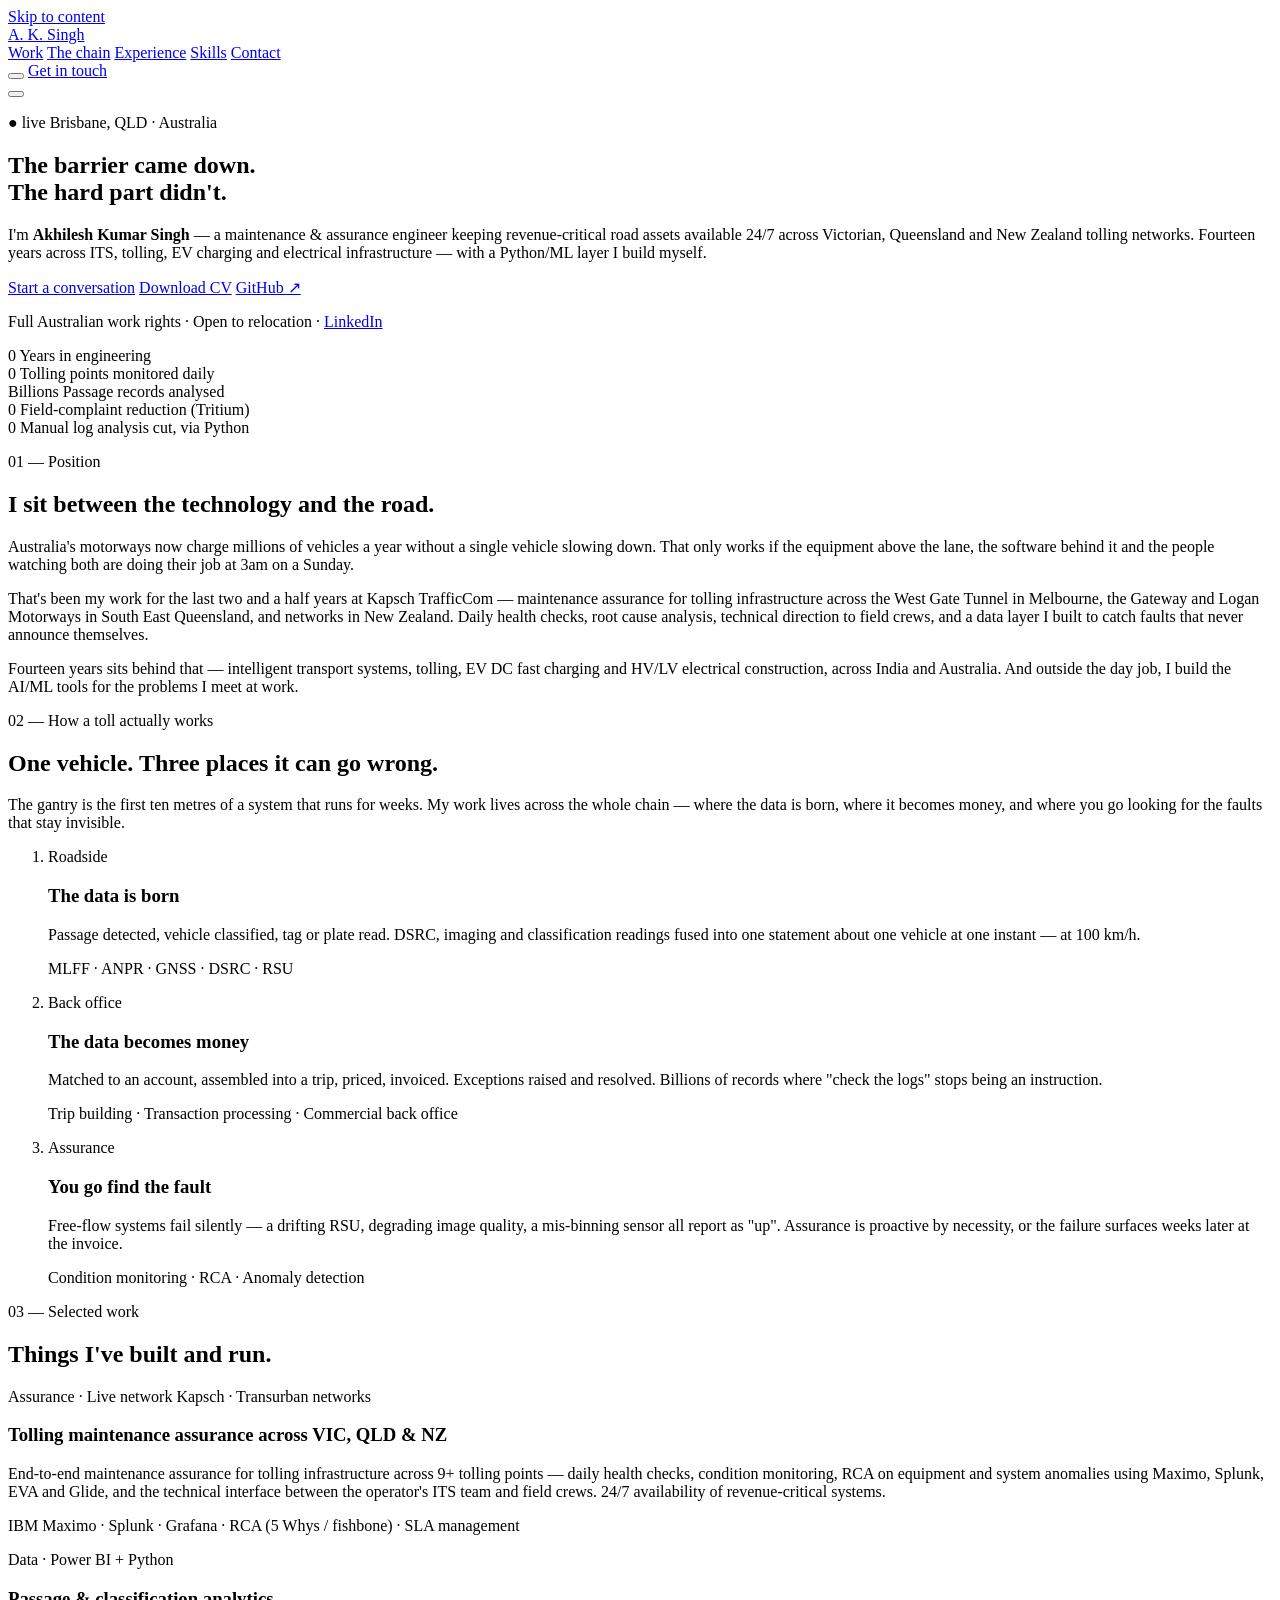
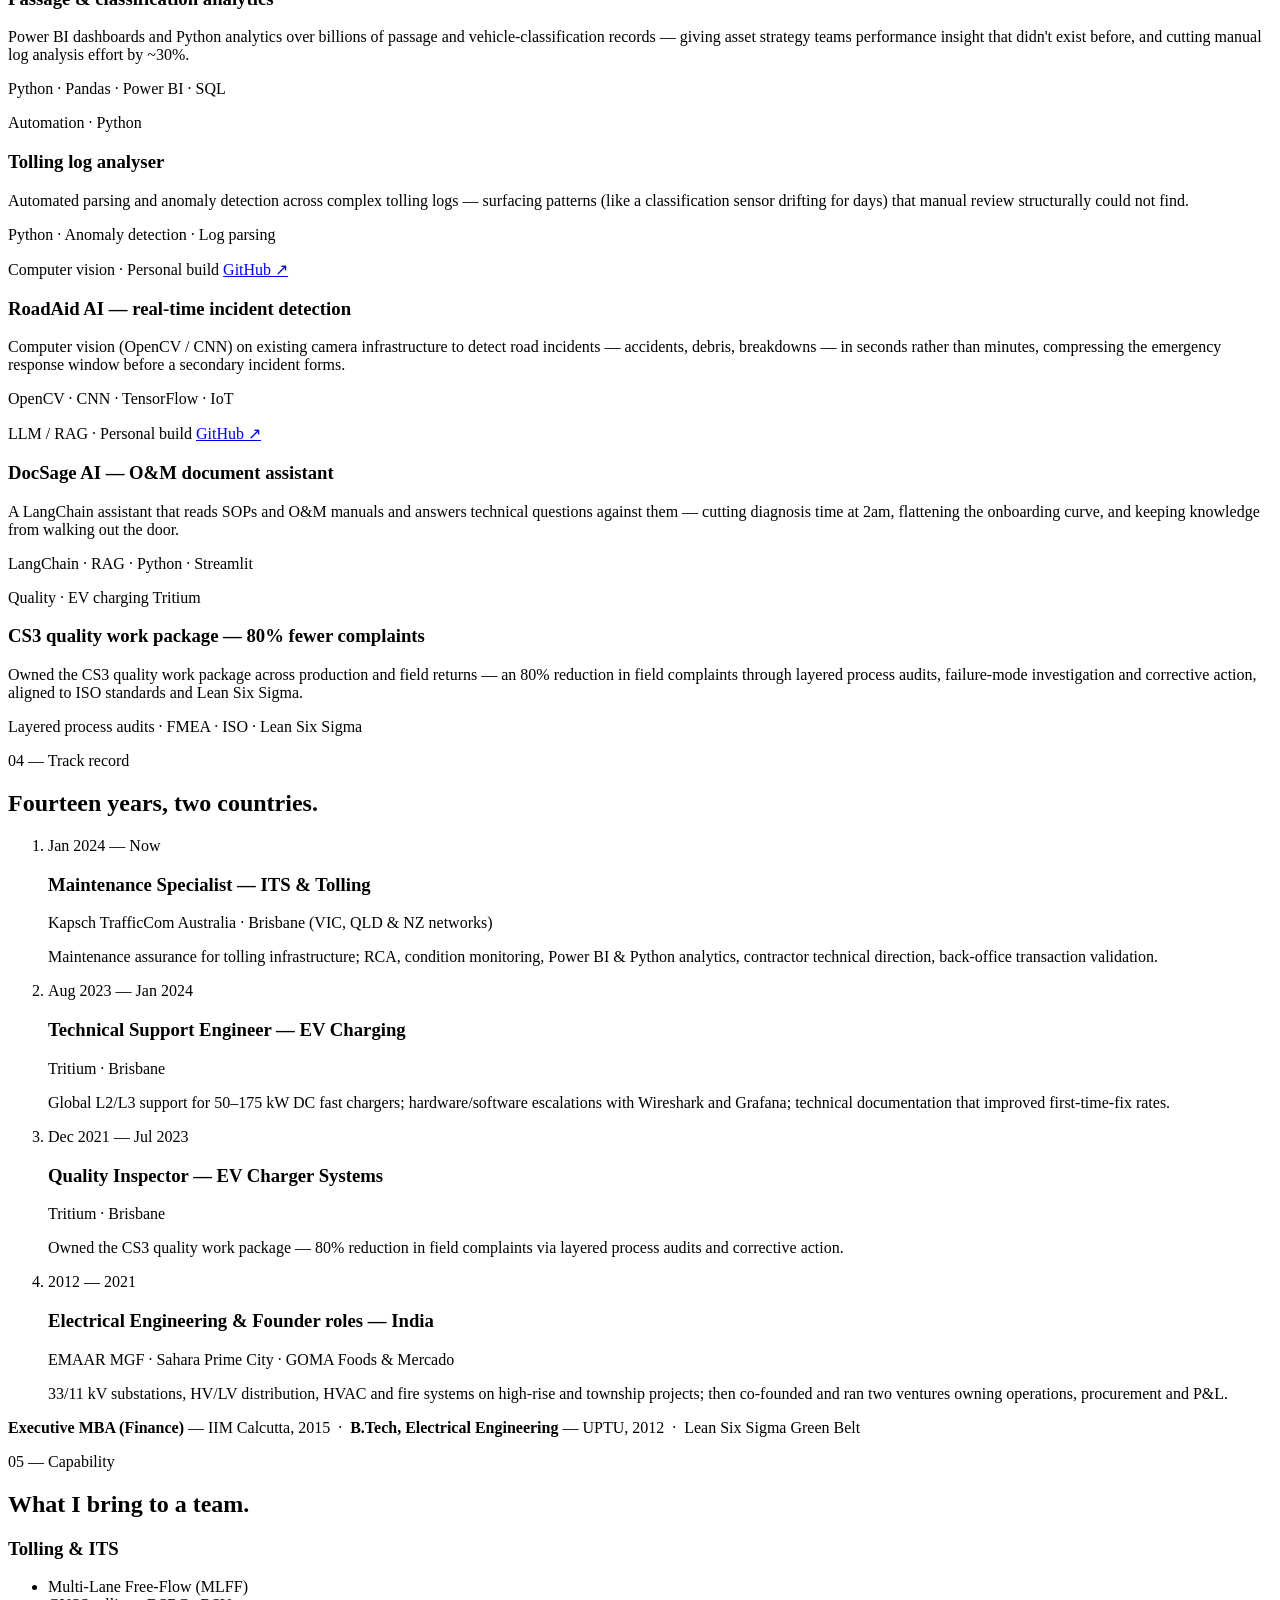
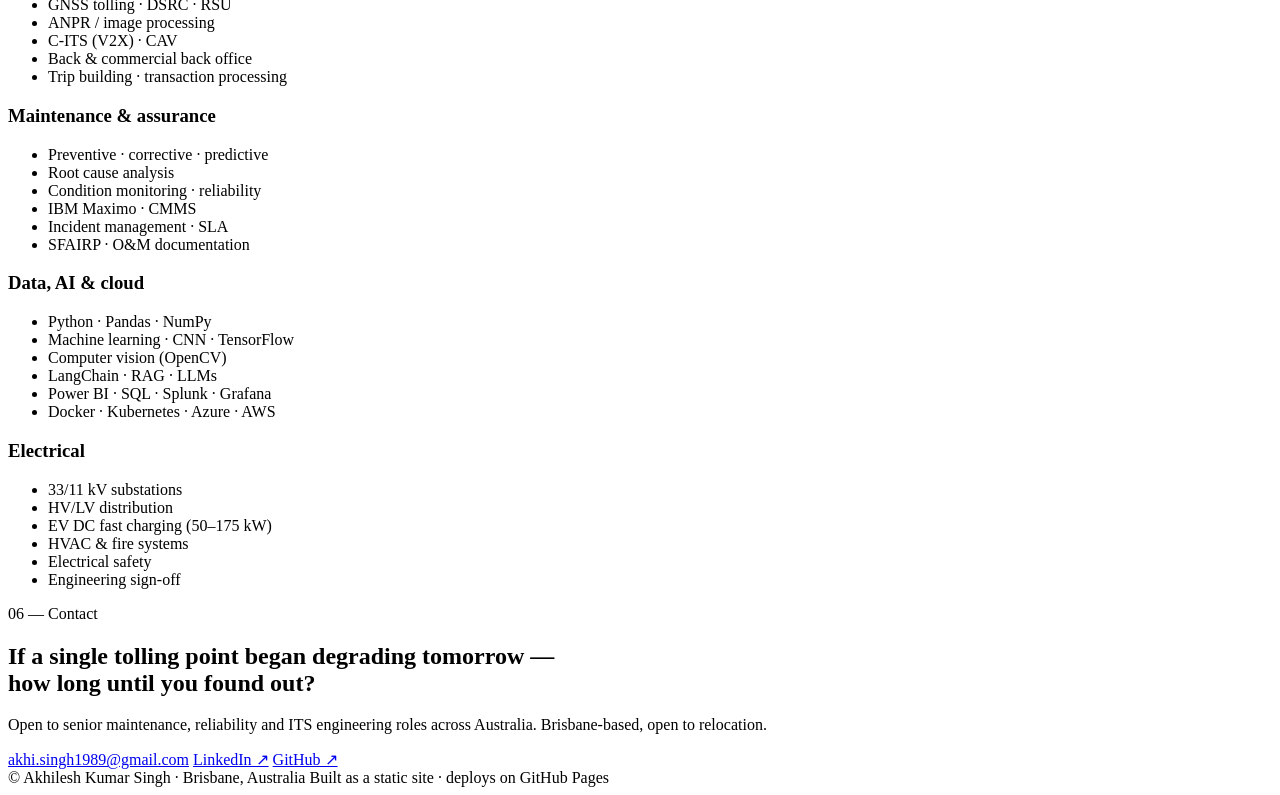
==== index.html @ ee26c376 "Interactive ITS/tolling portfolio: live sim, recruiter chatbot, case studies" ====
<!DOCTYPE html>
<html lang="en-AU" data-theme="dark">
<head>
<meta charset="UTF-8" />
<meta name="viewport" content="width=device-width, initial-scale=1.0" />
<title>Akhilesh Kumar Singh — ITS &amp; Tolling Maintenance &amp; Assurance Engineer</title>
<meta name="description" content="Maintenance and assurance engineer with 14+ years across intelligent transport systems, tolling, EV charging and electrical infrastructure. Brisbane, Australia." />
<meta name="author" content="Akhilesh Kumar Singh" />

<!-- Open Graph -->
<meta property="og:type" content="website" />
<meta property="og:title" content="Akhilesh Kumar Singh — ITS &amp; Tolling Assurance Engineer" />
<meta property="og:description" content="Keeping revenue-critical road assets available 24/7. MLFF, ANPR, back-office assurance, plus Python/ML for asset performance." />
<meta property="og:locale" content="en_AU" />

<link rel="preconnect" href="https://fonts.googleapis.com" />
<link rel="preconnect" href="https://fonts.gstatic.com" crossorigin />
<link href="https://fonts.googleapis.com/css2?family=Archivo:wght@600;700;800;900&family=IBM+Plex+Sans:wght@400;500;600&family=IBM+Plex+Mono:wght@400;500;600&display=swap" rel="stylesheet" />
<link rel="stylesheet" href="css/styles.css" />
</head>
<body>

<!-- Skip link for accessibility -->
<a href="#main" class="skip-link">Skip to content</a>

<!-- ============ NAV ============ -->
<header class="nav" id="nav">
  <div class="wrap nav__inner">
    <a href="#top" class="nav__brand">
      <span class="nav__mark" aria-hidden="true"></span>
      <span class="nav__name">A. K. Singh</span>
    </a>
    <nav class="nav__links" aria-label="Primary">
      <a href="#work">Work</a>
      <a href="#chain">The chain</a>
      <a href="#experience">Experience</a>
      <a href="#skills">Skills</a>
      <a href="#contact">Contact</a>
    </nav>
    <div class="nav__actions">
      <button id="themeToggle" class="icon-btn" aria-label="Switch colour theme" title="Switch theme">
        <span class="icon-btn__dot"></span>
      </button>
      <a class="btn btn--sm" href="#contact">Get in touch</a>
    </div>
    <button id="navToggle" class="nav__burger" aria-label="Open menu" aria-expanded="false">
      <span></span><span></span>
    </button>
  </div>
</header>

<main id="main">

<!-- ============ HERO ============ -->
<section class="hero" id="top">
  <!-- Gantry + passage motif -->
  <div class="gantry" aria-hidden="true">
    <div class="gantry__beam">
      <span class="gantry__cam"></span>
      <span class="gantry__cam"></span>
      <span class="gantry__cam"></span>
    </div>
    <div class="lane">
      <div class="lane__markers"></div>
      <div class="lane__traffic">
        <i style="--d:0s;--s:5.2s"></i>
        <i style="--d:1.1s;--s:4.4s"></i>
        <i style="--d:2.6s;--s:6.1s"></i>
        <i style="--d:3.4s;--s:4.9s"></i>
        <i style="--d:4.2s;--s:5.6s"></i>
      </div>
    </div>
  </div>

  <div class="wrap hero__inner">
    <p class="eyebrow"><span class="eyebrow__live">● live</span> Brisbane, QLD · Australia</p>
    <h1 class="hero__title">
      The barrier came down.<br />
      <span class="hero__accent">The hard part didn't.</span>
    </h1>
    <p class="hero__lede">
      I'm <strong>Akhilesh Kumar Singh</strong> — a maintenance &amp; assurance engineer keeping
      revenue-critical road assets available 24/7 across Victorian, Queensland and New Zealand
      tolling networks. Fourteen years across ITS, tolling, EV charging and electrical
      infrastructure — with a Python/ML layer I build myself.
    </p>
    <div class="hero__cta">
      <a class="btn btn--primary" href="#contact">Start a conversation</a>
      <a class="btn btn--ghost" href="#" data-resume>Download CV</a>
      <a class="btn btn--ghost" href="https://github.com/SINGHL25" target="_blank" rel="noopener">GitHub ↗</a>
    </div>
    <p class="hero__meta">
      Full Australian work rights · Open to relocation ·
      <a href="https://www.linkedin.com/in/akhilesh-kumar-singh-23115836" target="_blank" rel="noopener">LinkedIn</a>
    </p>
  </div>
</section>

<!-- ============ STATS ============ -->
<section class="stats" aria-label="Key figures">
  <div class="wrap stats__grid">
    <div class="stat">
      <span class="stat__num" data-count="14" data-suffix="+">0</span>
      <span class="stat__label">Years in engineering</span>
    </div>
    <div class="stat">
      <span class="stat__num" data-count="9" data-suffix="+">0</span>
      <span class="stat__label">Tolling points monitored daily</span>
    </div>
    <div class="stat">
      <span class="stat__num" data-static>Billions</span>
      <span class="stat__label">Passage records analysed</span>
    </div>
    <div class="stat">
      <span class="stat__num" data-count="80" data-suffix="%">0</span>
      <span class="stat__label">Field-complaint reduction (Tritium)</span>
    </div>
    <div class="stat">
      <span class="stat__num" data-count="30" data-prefix="~" data-suffix="%">0</span>
      <span class="stat__label">Manual log analysis cut, via Python</span>
    </div>
  </div>
</section>

<!-- ============ ABOUT ============ -->
<section class="about" id="about">
  <div class="wrap about__grid">
    <div class="about__lead">
      <p class="section-eyebrow">01 — Position</p>
      <h2 class="section-title">I sit between the technology and the road.</h2>
    </div>
    <div class="about__body">
      <p>
        Australia's motorways now charge millions of vehicles a year without a single vehicle
        slowing down. That only works if the equipment above the lane, the software behind it and
        the people watching both are doing their job at 3am on a Sunday.
      </p>
      <p>
        That's been my work for the last two and a half years at Kapsch TrafficCom — maintenance
        assurance for tolling infrastructure across the West Gate Tunnel in Melbourne, the Gateway
        and Logan Motorways in South East Queensland, and networks in New Zealand. Daily health
        checks, root cause analysis, technical direction to field crews, and a data layer I built
        to catch faults that never announce themselves.
      </p>
      <p>
        Fourteen years sits behind that — intelligent transport systems, tolling, EV DC fast
        charging and HV/LV electrical construction, across India and Australia. And outside the
        day job, I build the AI/ML tools for the problems I meet at work.
      </p>
    </div>
  </div>
</section>

<!-- ============ THE CHAIN (signature structural device) ============ -->
<section class="chain" id="chain">
  <div class="wrap">
    <p class="section-eyebrow">02 — How a toll actually works</p>
    <h2 class="section-title">One vehicle. Three places it can go wrong.</h2>
    <p class="chain__intro">
      The gantry is the first ten metres of a system that runs for weeks. My work lives across the
      whole chain — where the data is born, where it becomes money, and where you go looking for
      the faults that stay invisible.
    </p>
    <ol class="chain__steps">
      <li class="chain__step">
        <span class="chain__idx">Roadside</span>
        <h3>The data is born</h3>
        <p>
          Passage detected, vehicle classified, tag or plate read. DSRC, imaging and classification
          readings fused into one statement about one vehicle at one instant — at 100&nbsp;km/h.
        </p>
        <p class="chain__tags">MLFF · ANPR · GNSS · DSRC · RSU</p>
      </li>
      <li class="chain__step">
        <span class="chain__idx">Back office</span>
        <h3>The data becomes money</h3>
        <p>
          Matched to an account, assembled into a trip, priced, invoiced. Exceptions raised and
          resolved. Billions of records where "check the logs" stops being an instruction.
        </p>
        <p class="chain__tags">Trip building · Transaction processing · Commercial back office</p>
      </li>
      <li class="chain__step">
        <span class="chain__idx">Assurance</span>
        <h3>You go find the fault</h3>
        <p>
          Free-flow systems fail silently — a drifting RSU, degrading image quality, a mis-binning
          sensor all report as "up". Assurance is proactive by necessity, or the failure surfaces
          weeks later at the invoice.
        </p>
        <p class="chain__tags">Condition monitoring · RCA · Anomaly detection</p>
      </li>
    </ol>
  </div>
</section>

<!-- ============ WORK / PROJECTS ============ -->
<section class="work" id="work">
  <div class="wrap">
    <p class="section-eyebrow">03 — Selected work</p>
    <h2 class="section-title">Things I've built and run.</h2>
    <div class="work__grid">

      <article class="card card--feature">
        <div class="card__top">
          <span class="card__kind">Assurance · Live network</span>
          <span class="card__badge">Kapsch · Transurban networks</span>
        </div>
        <h3>Tolling maintenance assurance across VIC, QLD &amp; NZ</h3>
        <p>
          End-to-end maintenance assurance for tolling infrastructure across 9+ tolling points —
          daily health checks, condition monitoring, RCA on equipment and system anomalies using
          Maximo, Splunk, EVA and Glide, and the technical interface between the operator's ITS
          team and field crews. 24/7 availability of revenue-critical systems.
        </p>
        <p class="card__stack">IBM Maximo · Splunk · Grafana · RCA (5 Whys / fishbone) · SLA management</p>
      </article>

      <article class="card">
        <div class="card__top">
          <span class="card__kind">Data · Power BI + Python</span>
        </div>
        <h3>Passage &amp; classification analytics</h3>
        <p>
          Power BI dashboards and Python analytics over billions of passage and vehicle-classification
          records — giving asset strategy teams performance insight that didn't exist before, and
          cutting manual log analysis effort by ~30%.
        </p>
        <p class="card__stack">Python · Pandas · Power BI · SQL</p>
      </article>

      <article class="card">
        <div class="card__top">
          <span class="card__kind">Automation · Python</span>
        </div>
        <h3>Tolling log analyser</h3>
        <p>
          Automated parsing and anomaly detection across complex tolling logs — surfacing patterns
          (like a classification sensor drifting for days) that manual review structurally could
          not find.
        </p>
        <p class="card__stack">Python · Anomaly detection · Log parsing</p>
      </article>

      <article class="card">
        <div class="card__top">
          <span class="card__kind">Computer vision · Personal build</span>
          <a class="card__link" href="https://github.com/SINGHL25" target="_blank" rel="noopener">GitHub ↗</a>
        </div>
        <h3>RoadAid AI — real-time incident detection</h3>
        <p>
          Computer vision (OpenCV / CNN) on existing camera infrastructure to detect road incidents —
          accidents, debris, breakdowns — in seconds rather than minutes, compressing the emergency
          response window before a secondary incident forms.
        </p>
        <p class="card__stack">OpenCV · CNN · TensorFlow · IoT</p>
      </article>

      <article class="card">
        <div class="card__top">
          <span class="card__kind">LLM / RAG · Personal build</span>
          <a class="card__link" href="https://github.com/SINGHL25" target="_blank" rel="noopener">GitHub ↗</a>
        </div>
        <h3>DocSage AI — O&amp;M document assistant</h3>
        <p>
          A LangChain assistant that reads SOPs and O&amp;M manuals and answers technical questions
          against them — cutting diagnosis time at 2am, flattening the onboarding curve, and keeping
          knowledge from walking out the door.
        </p>
        <p class="card__stack">LangChain · RAG · Python · Streamlit</p>
      </article>

      <article class="card">
        <div class="card__top">
          <span class="card__kind">Quality · EV charging</span>
          <span class="card__badge">Tritium</span>
        </div>
        <h3>CS3 quality work package — 80% fewer complaints</h3>
        <p>
          Owned the CS3 quality work package across production and field returns — an 80% reduction
          in field complaints through layered process audits, failure-mode investigation and
          corrective action, aligned to ISO standards and Lean Six Sigma.
        </p>
        <p class="card__stack">Layered process audits · FMEA · ISO · Lean Six Sigma</p>
      </article>

    </div>
  </div>
</section>

<!-- ============ EXPERIENCE ============ -->
<section class="experience" id="experience">
  <div class="wrap">
    <p class="section-eyebrow">04 — Track record</p>
    <h2 class="section-title">Fourteen years, two countries.</h2>
    <ol class="timeline">
      <li class="tl">
        <span class="tl__date">Jan 2024 — Now</span>
        <div class="tl__body">
          <h3>Maintenance Specialist — ITS &amp; Tolling</h3>
          <p class="tl__org">Kapsch TrafficCom Australia · Brisbane (VIC, QLD &amp; NZ networks)</p>
          <p>Maintenance assurance for tolling infrastructure; RCA, condition monitoring, Power BI &amp; Python analytics, contractor technical direction, back-office transaction validation.</p>
        </div>
      </li>
      <li class="tl">
        <span class="tl__date">Aug 2023 — Jan 2024</span>
        <div class="tl__body">
          <h3>Technical Support Engineer — EV Charging</h3>
          <p class="tl__org">Tritium · Brisbane</p>
          <p>Global L2/L3 support for 50–175&nbsp;kW DC fast chargers; hardware/software escalations with Wireshark and Grafana; technical documentation that improved first-time-fix rates.</p>
        </div>
      </li>
      <li class="tl">
        <span class="tl__date">Dec 2021 — Jul 2023</span>
        <div class="tl__body">
          <h3>Quality Inspector — EV Charger Systems</h3>
          <p class="tl__org">Tritium · Brisbane</p>
          <p>Owned the CS3 quality work package — 80% reduction in field complaints via layered process audits and corrective action.</p>
        </div>
      </li>
      <li class="tl">
        <span class="tl__date">2012 — 2021</span>
        <div class="tl__body">
          <h3>Electrical Engineering &amp; Founder roles — India</h3>
          <p class="tl__org">EMAAR MGF · Sahara Prime City · GOMA Foods &amp; Mercado</p>
          <p>33/11&nbsp;kV substations, HV/LV distribution, HVAC and fire systems on high-rise and township projects; then co-founded and ran two ventures owning operations, procurement and P&amp;L.</p>
        </div>
      </li>
    </ol>
    <div class="edu">
      <p><strong>Executive MBA (Finance)</strong> — IIM Calcutta, 2015 &nbsp;·&nbsp; <strong>B.Tech, Electrical Engineering</strong> — UPTU, 2012 &nbsp;·&nbsp; Lean Six Sigma Green Belt</p>
    </div>
  </div>
</section>

<!-- ============ SKILLS ============ -->
<section class="skills" id="skills">
  <div class="wrap">
    <p class="section-eyebrow">05 — Capability</p>
    <h2 class="section-title">What I bring to a team.</h2>
    <div class="skills__grid">
      <div class="skillset">
        <h3>Tolling &amp; ITS</h3>
        <ul>
          <li>Multi-Lane Free-Flow (MLFF)</li>
          <li>GNSS tolling · DSRC · RSU</li>
          <li>ANPR / image processing</li>
          <li>C-ITS (V2X) · CAV</li>
          <li>Back &amp; commercial back office</li>
          <li>Trip building · transaction processing</li>
        </ul>
      </div>
      <div class="skillset">
        <h3>Maintenance &amp; assurance</h3>
        <ul>
          <li>Preventive · corrective · predictive</li>
          <li>Root cause analysis</li>
          <li>Condition monitoring · reliability</li>
          <li>IBM Maximo · CMMS</li>
          <li>Incident management · SLA</li>
          <li>SFAIRP · O&amp;M documentation</li>
        </ul>
      </div>
      <div class="skillset">
        <h3>Data, AI &amp; cloud</h3>
        <ul>
          <li>Python · Pandas · NumPy</li>
          <li>Machine learning · CNN · TensorFlow</li>
          <li>Computer vision (OpenCV)</li>
          <li>LangChain · RAG · LLMs</li>
          <li>Power BI · SQL · Splunk · Grafana</li>
          <li>Docker · Kubernetes · Azure · AWS</li>
        </ul>
      </div>
      <div class="skillset">
        <h3>Electrical</h3>
        <ul>
          <li>33/11&nbsp;kV substations</li>
          <li>HV/LV distribution</li>
          <li>EV DC fast charging (50–175&nbsp;kW)</li>
          <li>HVAC &amp; fire systems</li>
          <li>Electrical safety</li>
          <li>Engineering sign-off</li>
        </ul>
      </div>
    </div>
  </div>
</section>

<!-- ============ CONTACT ============ -->
<section class="contact" id="contact">
  <div class="wrap contact__inner">
    <p class="section-eyebrow">06 — Contact</p>
    <h2 class="contact__title">If a single tolling point began degrading tomorrow —<br />how long until you found out?</h2>
    <p class="contact__lede">
      Open to senior maintenance, reliability and ITS engineering roles across Australia.
      Brisbane-based, open to relocation.
    </p>
    <div class="contact__links">
      <a class="btn btn--primary" href="mailto:akhi.singh1989@gmail.com">akhi.singh1989@gmail.com</a>
      <a class="btn btn--ghost" href="https://www.linkedin.com/in/akhilesh-kumar-singh-23115836" target="_blank" rel="noopener">LinkedIn ↗</a>
      <a class="btn btn--ghost" href="https://github.com/SINGHL25" target="_blank" rel="noopener">GitHub ↗</a>
    </div>
  </div>
</section>

</main>

<footer class="footer">
  <div class="wrap footer__inner">
    <span>© <span id="year"></span> Akhilesh Kumar Singh · Brisbane, Australia</span>
    <span class="footer__note">Built as a static site · deploys on GitHub Pages</span>
  </div>
</footer>

<script src="js/main.js"></script>
</body>
</html>
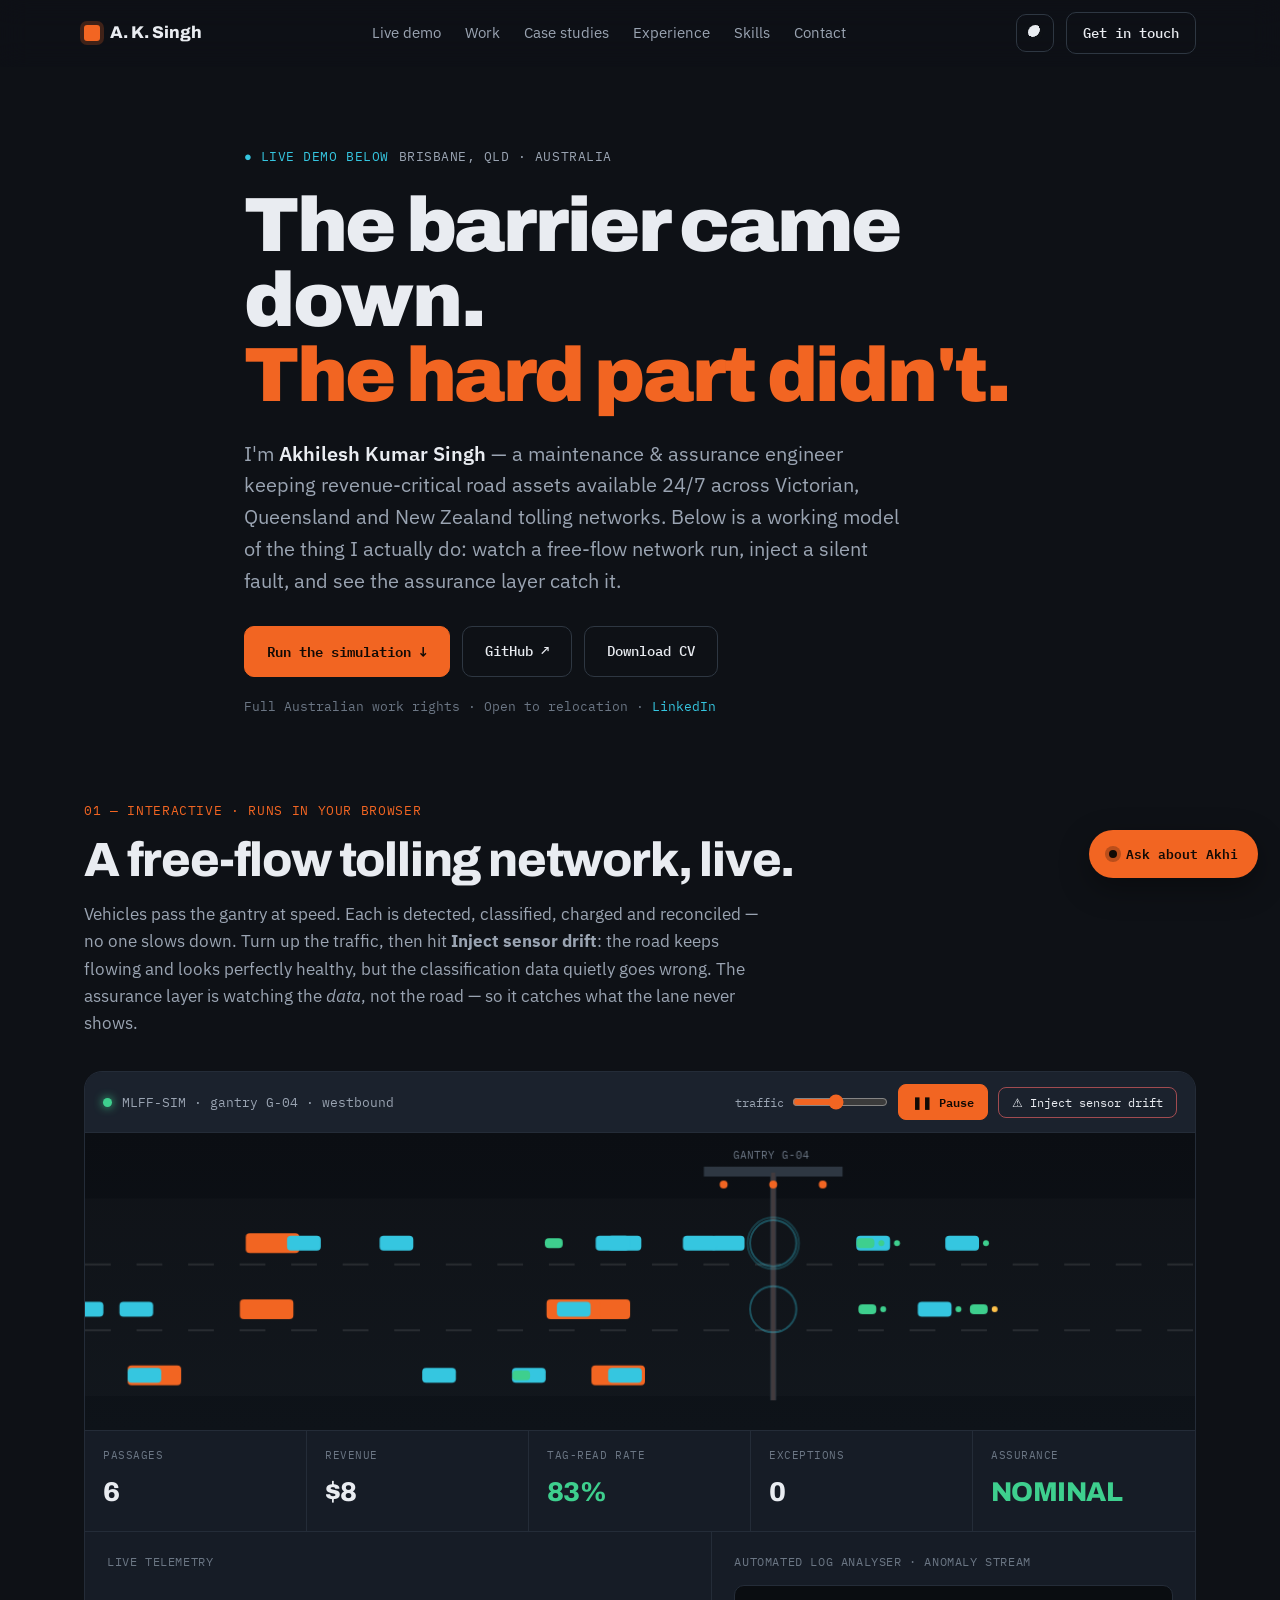
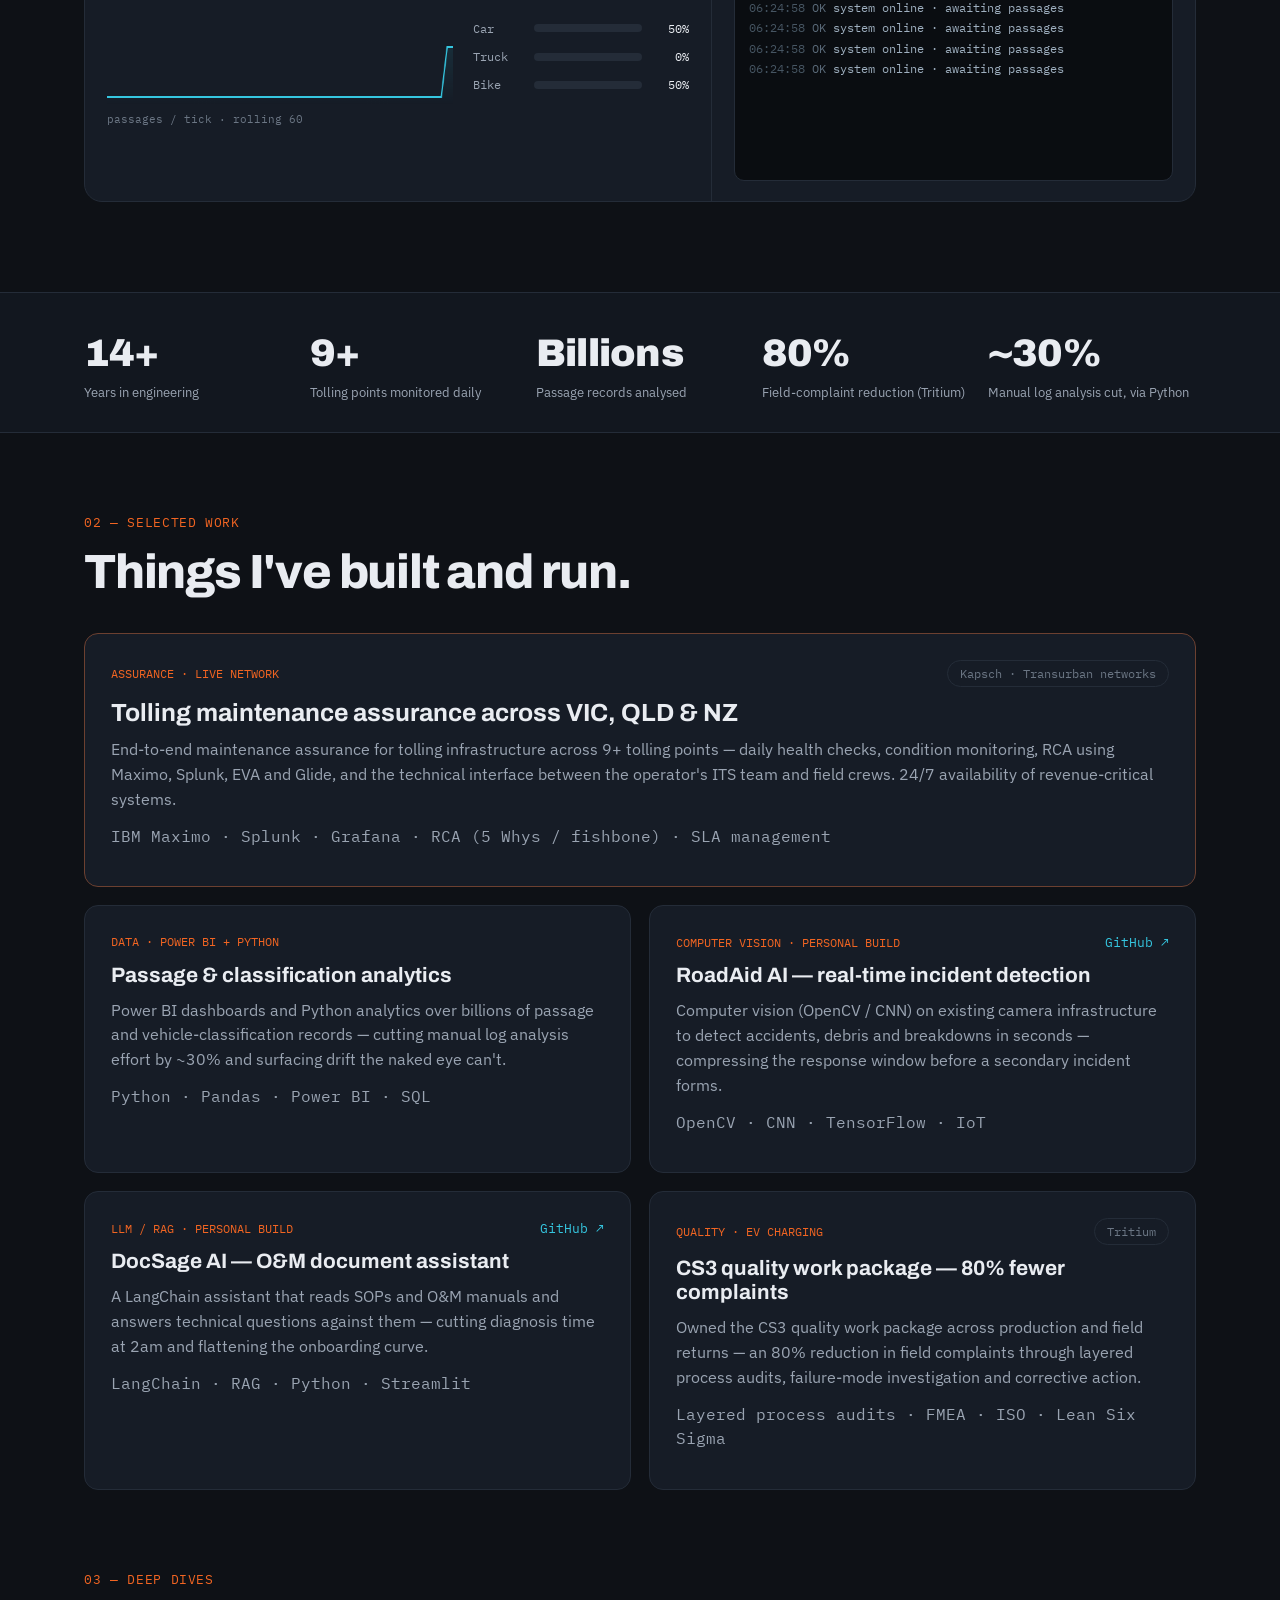
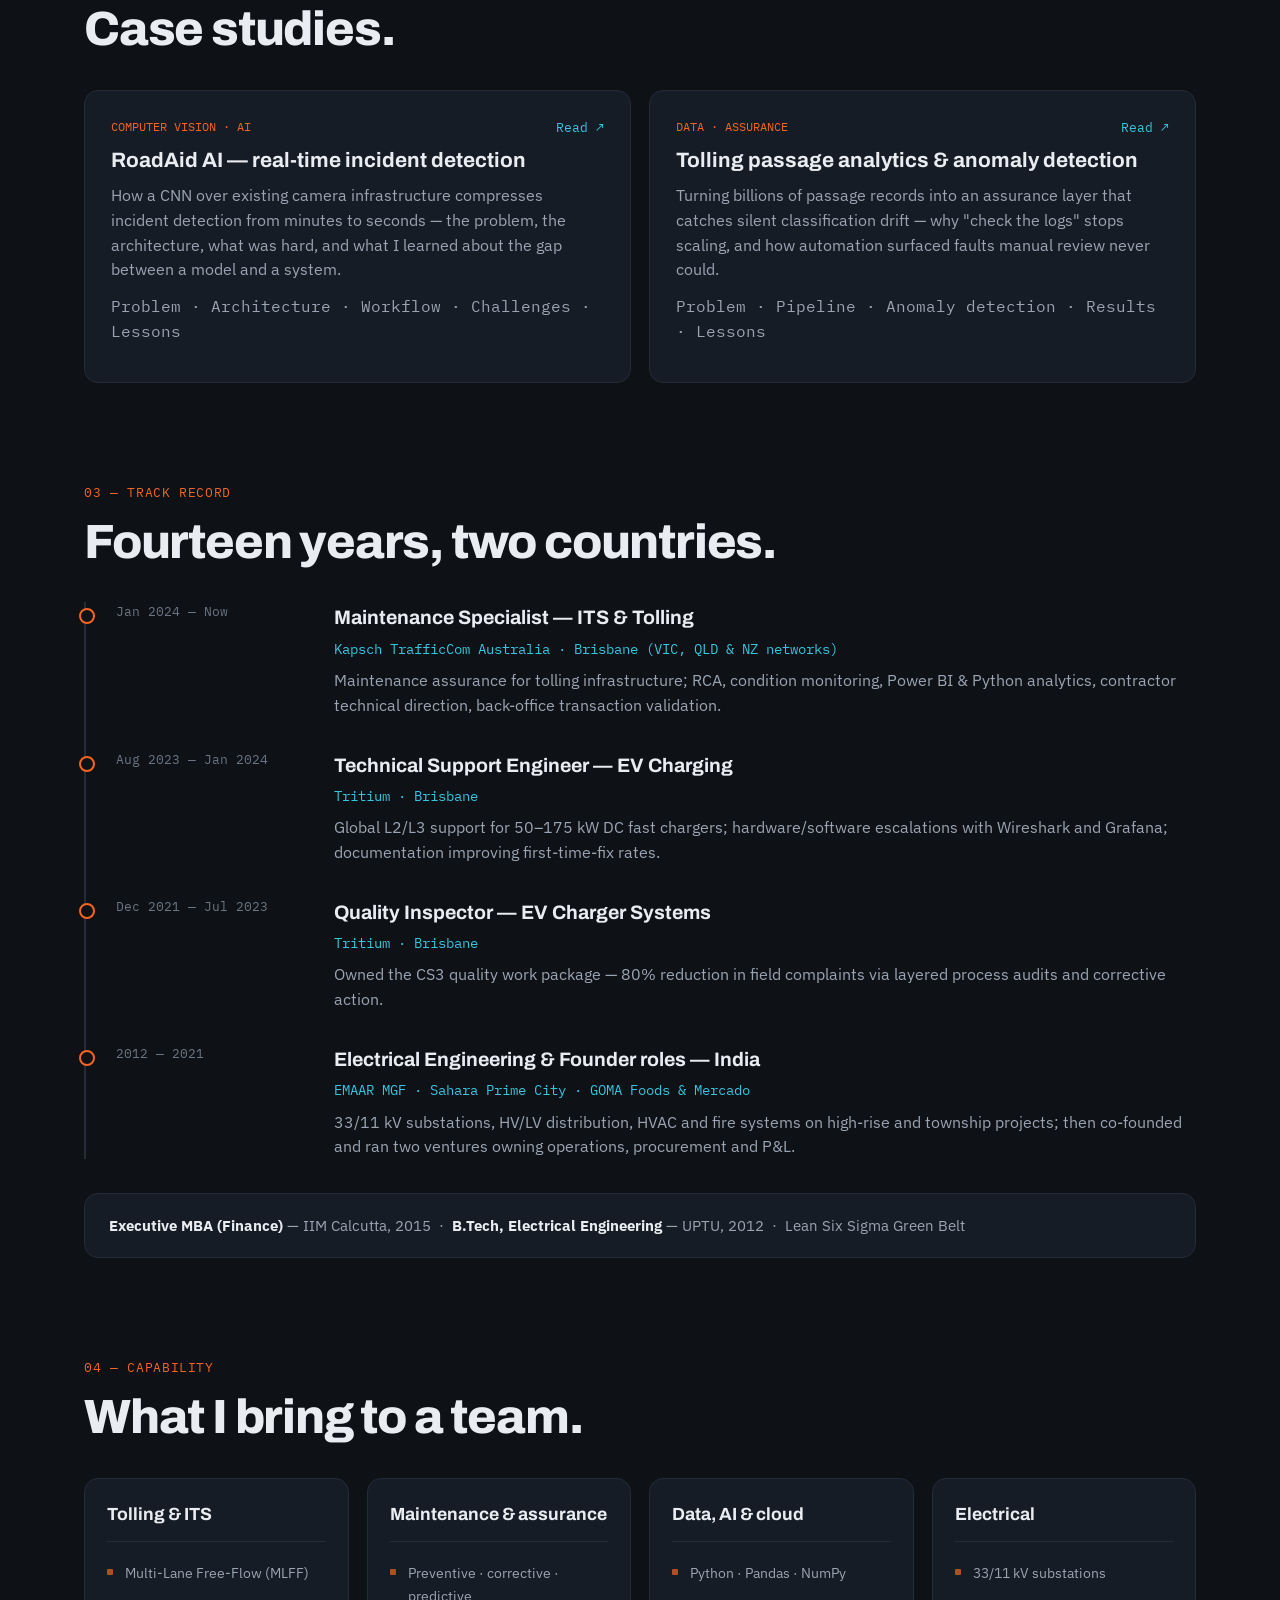
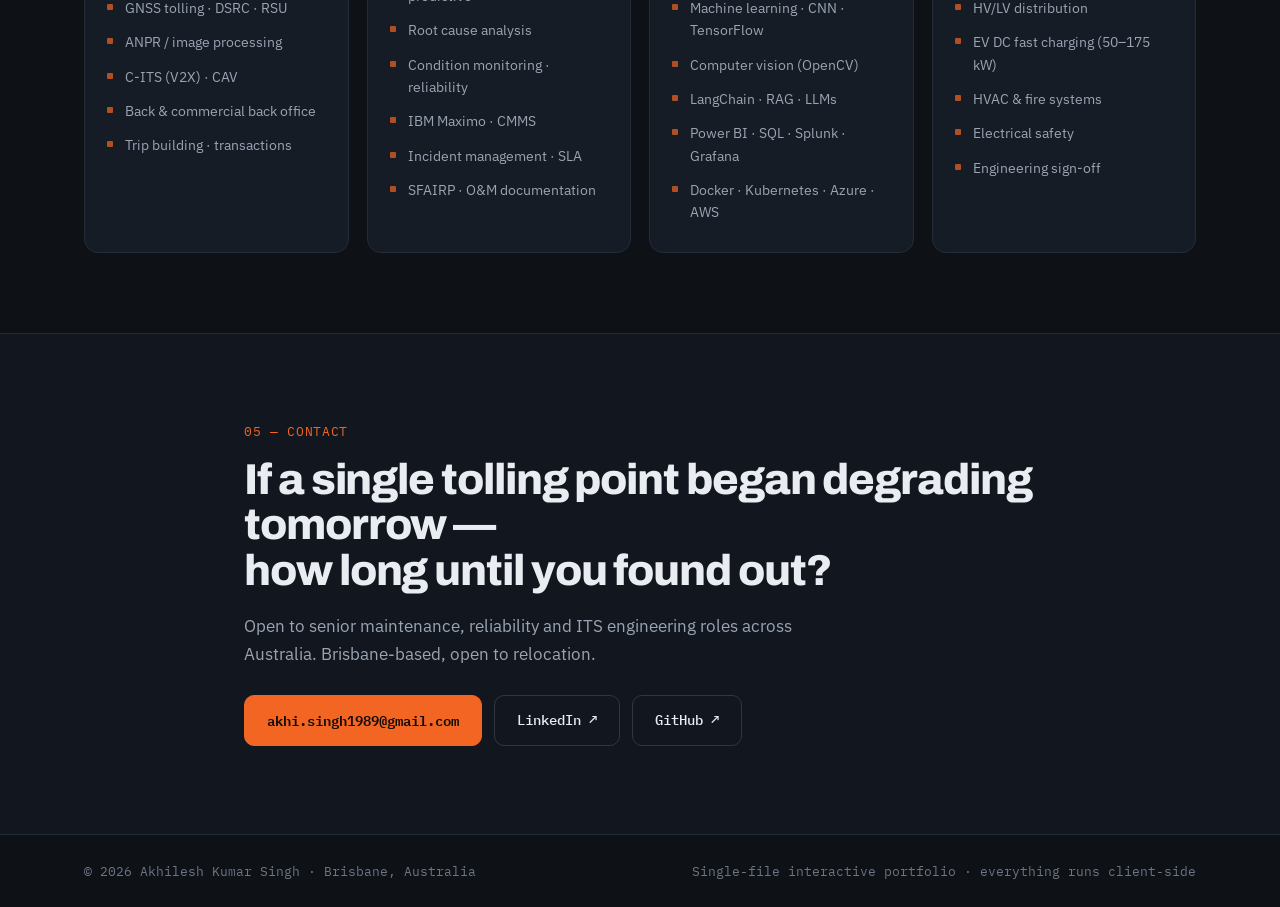
==== commit f2a6bbf5: "Replace with full interactive build: live sim, recruiter chatbot, case studies, RAG backend" ====
--- a/index.html
+++ b/index.html
@@ -3,399 +3,419 @@
 <head>
 <meta charset="UTF-8" />
 <meta name="viewport" content="width=device-width, initial-scale=1.0" />
-<title>Akhilesh Kumar Singh — ITS &amp; Tolling Maintenance &amp; Assurance Engineer</title>
-<meta name="description" content="Maintenance and assurance engineer with 14+ years across intelligent transport systems, tolling, EV charging and electrical infrastructure. Brisbane, Australia." />
+<title>Akhilesh Kumar Singh — ITS &amp; Tolling Engineer · Live Portfolio</title>
+<meta name="description" content="Interactive portfolio: live multi-lane free-flow tolling simulation, real-time assurance dashboards and automated log analysis. Maintenance & assurance engineer, Brisbane." />
 <meta name="author" content="Akhilesh Kumar Singh" />
-
-<!-- Open Graph -->
 <meta property="og:type" content="website" />
-<meta property="og:title" content="Akhilesh Kumar Singh — ITS &amp; Tolling Assurance Engineer" />
-<meta property="og:description" content="Keeping revenue-critical road assets available 24/7. MLFF, ANPR, back-office assurance, plus Python/ML for asset performance." />
-<meta property="og:locale" content="en_AU" />
-
+<meta property="og:title" content="Akhilesh Kumar Singh — Live ITS/Tolling Portfolio" />
+<meta property="og:description" content="Watch a free-flow tolling network run, inject a silent fault, and see the assurance layer catch it." />
 <link rel="preconnect" href="https://fonts.googleapis.com" />
 <link rel="preconnect" href="https://fonts.gstatic.com" crossorigin />
 <link href="https://fonts.googleapis.com/css2?family=Archivo:wght@600;700;800;900&family=IBM+Plex+Sans:wght@400;500;600&family=IBM+Plex+Mono:wght@400;500;600&display=swap" rel="stylesheet" />
-<link rel="stylesheet" href="css/styles.css" />
+<style>
+:root{
+  --orange:#F26522;--orange-soft:#ff8a4d;--cyan:#35C6E0;--green:#3ECF8E;--red:#FF5C5C;--amber:#FFC24B;
+  --bg:#0E1116;--bg-2:#12171F;--panel:#161C26;--panel-2:#1B222D;--line:#242C38;--line-2:#2E3742;
+  --text:#E9ECF1;--text-2:#9AA4B2;--text-3:#6B7684;
+  --maxw:1160px;--pad:24px;--r:14px;--ease:cubic-bezier(.22,.61,.36,1);
+  --dsp:'Archivo',system-ui,sans-serif;--body:'IBM Plex Sans',system-ui,sans-serif;--mono:'IBM Plex Mono',ui-monospace,monospace;
+}
+[data-theme="light"]{
+  --bg:#F4F5F7;--bg-2:#ECEEF2;--panel:#FFFFFF;--panel-2:#F7F8FA;--line:#E1E4EA;--line-2:#D4D8E0;
+  --text:#14181F;--text-2:#4C5563;--text-3:#7A828F;
+}
+*{box-sizing:border-box;margin:0;padding:0}
+html{scroll-behavior:smooth}
+body{background:var(--bg);color:var(--text);font-family:var(--body);font-size:17px;line-height:1.6;-webkit-font-smoothing:antialiased;overflow-x:hidden;transition:background .4s var(--ease),color .4s var(--ease)}
+a{color:inherit;text-decoration:none}
+::selection{background:var(--orange);color:#0b0d10}
+.wrap{width:100%;max-width:var(--maxw);margin:0 auto;padding:0 var(--pad)}
+.skip-link{position:absolute;left:-999px;top:0;z-index:200;background:var(--orange);color:#0b0d10;padding:10px 16px;border-radius:0 0 8px 0;font-weight:600}
+.skip-link:focus{left:0}
+
+.btn{display:inline-flex;align-items:center;gap:.4em;font-family:var(--mono);font-size:14px;font-weight:500;padding:13px 22px;border-radius:10px;border:1px solid var(--line-2);color:var(--text);cursor:pointer;background:transparent;transition:transform .2s var(--ease),background .2s,border-color .2s,color .2s}
+.btn:hover{transform:translateY(-2px)}
+.btn:focus-visible{outline:2px solid var(--cyan);outline-offset:3px}
+.btn--primary{background:var(--orange);border-color:var(--orange);color:#120a05;font-weight:600}
+.btn--primary:hover{background:var(--orange-soft);border-color:var(--orange-soft)}
+.btn--ghost:hover{border-color:var(--text-2)}
+.btn--sm{padding:9px 16px}
+
+.nav{position:sticky;top:0;z-index:100;background:color-mix(in srgb,var(--bg) 82%,transparent);backdrop-filter:blur(14px);border-bottom:1px solid transparent;transition:border-color .3s,background .3s}
+.nav.is-scrolled{border-bottom-color:var(--line)}
+.nav__inner{display:flex;align-items:center;justify-content:space-between;height:66px;gap:20px}
+.nav__brand{display:flex;align-items:center;gap:10px;font-family:var(--dsp);font-weight:800;font-size:17px}
+.nav__mark{width:16px;height:16px;border-radius:3px;background:var(--orange);box-shadow:0 0 0 4px color-mix(in srgb,var(--orange) 22%,transparent)}
+.nav__links{display:flex;gap:24px}
+.nav__links a{font-size:14.5px;color:var(--text-2);transition:color .2s}
+.nav__links a:hover{color:var(--text)}
+.nav__actions{display:flex;align-items:center;gap:12px}
+.icon-btn{width:38px;height:38px;border-radius:10px;border:1px solid var(--line-2);background:transparent;cursor:pointer;display:grid;place-items:center}
+.icon-btn__dot{width:15px;height:15px;border-radius:50%;background:radial-gradient(circle at 32% 32%,var(--text) 0 48%,transparent 49%);box-shadow:inset -3px -3px 0 0 var(--bg)}
+.nav__burger{display:none;flex-direction:column;gap:5px;width:40px;height:40px;border:1px solid var(--line-2);border-radius:10px;background:transparent;cursor:pointer;align-items:center;justify-content:center}
+.nav__burger span{width:18px;height:2px;background:var(--text)}
+
+.hero{position:relative;padding:80px 0 40px;overflow:hidden}
+.hero__inner{position:relative;z-index:2;max-width:840px}
+.eyebrow{font-family:var(--mono);font-size:13px;letter-spacing:.04em;color:var(--text-2);text-transform:uppercase;margin-bottom:20px;display:flex;align-items:center;gap:10px}
+.eyebrow__live{color:var(--cyan)}
+.hero__title{font-family:var(--dsp);font-weight:900;line-height:.98;letter-spacing:-.03em;font-size:clamp(2.4rem,6.4vw,4.8rem);margin-bottom:24px}
+.hero__accent{color:var(--orange)}
+.hero__lede{font-size:clamp(1.02rem,2.1vw,1.24rem);color:var(--text-2);max-width:660px;margin-bottom:30px}
+.hero__lede strong{color:var(--text);font-weight:600}
+.hero__cta{display:flex;flex-wrap:wrap;gap:12px}
+.hero__meta{font-family:var(--mono);font-size:13px;color:var(--text-3);margin-top:20px}
+.hero__meta a{color:var(--cyan)}
+
+.section-eyebrow{font-family:var(--mono);font-size:13px;letter-spacing:.05em;color:var(--orange);text-transform:uppercase;margin-bottom:14px}
+.section-title{font-family:var(--dsp);font-weight:800;letter-spacing:-.025em;line-height:1.02;font-size:clamp(1.8rem,4.2vw,3rem);margin-bottom:16px}
+.section-intro{color:var(--text-2);max-width:680px;margin-bottom:34px}
+
+/* ---------- LIVE SIMULATION ---------- */
+.sim{padding:44px 0 90px}
+.sim__frame{border:1px solid var(--line);border-radius:18px;overflow:hidden;background:var(--panel)}
+.sim__bar{display:flex;align-items:center;justify-content:space-between;gap:12px;padding:12px 18px;background:var(--panel-2);border-bottom:1px solid var(--line);flex-wrap:wrap}
+.sim__bar-left{display:flex;align-items:center;gap:10px;font-family:var(--mono);font-size:12.5px;color:var(--text-2)}
+.dot{width:9px;height:9px;border-radius:50%;background:var(--green);box-shadow:0 0 10px var(--green);animation:pulse 2s infinite}
+@keyframes pulse{50%{opacity:.4}}
+.sim__controls{display:flex;align-items:center;gap:10px;flex-wrap:wrap}
+.ctrl{display:flex;align-items:center;gap:8px;font-family:var(--mono);font-size:12px;color:var(--text-2)}
+.ctrl input[type=range]{accent-color:var(--orange);width:96px}
+.pill-btn{font-family:var(--mono);font-size:12px;padding:7px 13px;border-radius:8px;border:1px solid var(--line-2);background:transparent;color:var(--text);cursor:pointer;transition:.2s}
+.pill-btn:hover{border-color:var(--text-2)}
+.pill-btn.is-active{background:var(--orange);border-color:var(--orange);color:#120a05;font-weight:600}
+.pill-btn.fault{border-color:color-mix(in srgb,var(--red) 55%,var(--line-2))}
+.pill-btn.fault.is-active{background:var(--red);border-color:var(--red);color:#fff}
+
+.sim__canvas-wrap{position:relative;background:linear-gradient(180deg,#0b0e13,#0e1319)}
+[data-theme="light"] .sim__canvas-wrap{background:linear-gradient(180deg,#20262f,#171c24)}
+#road{display:block;width:100%;height:auto}
+.sim__alert{position:absolute;left:18px;bottom:18px;right:18px;display:flex;align-items:center;gap:12px;padding:12px 16px;border-radius:10px;background:color-mix(in srgb,var(--red) 16%,#0b0e13);border:1px solid color-mix(in srgb,var(--red) 60%,transparent);font-family:var(--mono);font-size:13px;color:#ffd9d9;opacity:0;transform:translateY(10px);transition:.4s var(--ease);pointer-events:none}
+.sim__alert.show{opacity:1;transform:none}
+.sim__alert b{color:var(--red)}
+
+.hud{display:grid;grid-template-columns:repeat(5,1fr);border-top:1px solid var(--line)}
+.hud__cell{padding:16px 18px;border-right:1px solid var(--line)}
+.hud__cell:last-child{border-right:none}
+.hud__label{font-family:var(--mono);font-size:11px;letter-spacing:.05em;text-transform:uppercase;color:var(--text-3);margin-bottom:6px}
+.hud__val{font-family:var(--dsp);font-weight:800;font-size:1.7rem;letter-spacing:-.02em}
+.hud__val small{font-size:.9rem;color:var(--text-2);font-weight:600}
+.hud__val.good{color:var(--green)}.hud__val.warn{color:var(--amber)}.hud__val.bad{color:var(--red)}
+
+.sim__lower{display:grid;grid-template-columns:1.3fr 1fr;gap:0;border-top:1px solid var(--line)}
+.panel{padding:20px 22px}
+.panel--charts{border-right:1px solid var(--line)}
+.panel__title{font-family:var(--mono);font-size:12px;text-transform:uppercase;letter-spacing:.05em;color:var(--text-3);margin-bottom:14px}
+.chart-row{display:grid;grid-template-columns:1.6fr 1fr;gap:20px;align-items:center}
+#throughput{width:100%;height:120px;display:block}
+.mix{display:flex;flex-direction:column;gap:9px}
+.mix__item{display:flex;align-items:center;gap:9px;font-family:var(--mono);font-size:12px;color:var(--text-2)}
+.mix__bar{flex:1;height:8px;border-radius:4px;background:var(--line);overflow:hidden}
+.mix__fill{height:100%;border-radius:4px;transition:width .5s var(--ease)}
+.mix__pct{width:38px;text-align:right;color:var(--text)}
+.term{font-family:var(--mono);font-size:12px;line-height:1.7;height:196px;overflow:hidden;background:#0a0d11;border-radius:10px;padding:12px 14px;color:#9fb0c0;border:1px solid var(--line)}
+[data-theme="light"] .term{background:#12171f;color:#9fb0c0}
+.term .ok{color:#5b6b7a}
+.term .flag{color:var(--orange)}
+.term .crit{color:var(--red)}
+.term .ts{color:#465562}
+
+/* ---------- generic sections ---------- */
+.stats{border-top:1px solid var(--line);border-bottom:1px solid var(--line);background:var(--bg-2);padding:30px 0}
+.stats__grid{display:grid;grid-template-columns:repeat(5,1fr);gap:18px}
+.stat__num{font-family:var(--dsp);font-weight:900;font-size:clamp(1.6rem,3vw,2.4rem);letter-spacing:-.02em}
+.stat__label{font-size:13px;color:var(--text-2);line-height:1.35}
+
+.work{padding:80px 0}
+.work__grid{display:grid;grid-template-columns:repeat(2,1fr);gap:18px;margin-top:36px}
+.card{background:var(--panel);border:1px solid var(--line);border-radius:var(--r);padding:26px;transition:border-color .25s,transform .25s}
+.card:hover{border-color:var(--line-2);transform:translateY(-3px)}
+.card--feature{grid-column:1 / -1;border-color:color-mix(in srgb,var(--orange) 35%,var(--line))}
+.card__top{display:flex;align-items:center;justify-content:space-between;gap:12px;margin-bottom:12px;flex-wrap:wrap}
+.card__kind{font-family:var(--mono);font-size:12px;text-transform:uppercase;color:var(--orange)}
+.card__badge{font-family:var(--mono);font-size:12px;color:var(--text-3);border:1px solid var(--line);border-radius:20px;padding:3px 12px}
+.card__link{font-family:var(--mono);font-size:12.5px;color:var(--cyan)}
+.card h3{font-family:var(--dsp);font-weight:700;font-size:1.3rem;margin-bottom:10px;line-height:1.15}
+.card--feature h3{font-size:1.55rem}
+.card p{color:var(--text-2);font-size:15.5px;margin-bottom:12px}
+.card__stack{font-family:var(--mono);font-size:12.5px;color:var(--text-3)}
+
+.experience{padding:20px 0 80px}
+.timeline{list-style:none;margin-top:36px;border-left:2px solid var(--line)}
+.tl{display:grid;grid-template-columns:190px 1fr;gap:28px;padding:0 0 32px 30px;position:relative}
+.tl:last-child{padding-bottom:0}
+.tl::before{content:"";position:absolute;left:-7px;top:6px;width:12px;height:12px;border-radius:50%;background:var(--bg);border:2px solid var(--orange)}
+.tl__date{font-family:var(--mono);font-size:13px;color:var(--text-3)}
+.tl__body h3{font-family:var(--dsp);font-weight:700;font-size:1.22rem;margin-bottom:4px}
+.tl__org{color:var(--cyan);font-size:14px;margin-bottom:8px;font-family:var(--mono)}
+.tl__body p:last-child{color:var(--text-2);font-size:15.5px}
+.edu{margin-top:34px;padding:20px 24px;background:var(--panel);border:1px solid var(--line);border-radius:var(--r);font-size:14.5px;color:var(--text-2)}
+.edu strong{color:var(--text)}
+
+.skills{padding:20px 0 80px}
+.skills__grid{display:grid;grid-template-columns:repeat(4,1fr);gap:18px;margin-top:36px}
+.skillset{background:var(--panel);border:1px solid var(--line);border-radius:var(--r);padding:22px}
+.skillset h3{font-family:var(--dsp);font-weight:700;font-size:1.1rem;margin-bottom:14px;padding-bottom:12px;border-bottom:1px solid var(--line)}
+.skillset ul{list-style:none}
+.skillset li{font-size:14px;color:var(--text-2);padding:6px 0 6px 18px;position:relative}
+.skillset li::before{content:"";position:absolute;left:0;top:13px;width:6px;height:6px;border-radius:1px;background:var(--orange);opacity:.7}
+
+.contact{padding:88px 0;border-top:1px solid var(--line);background:var(--bg-2)}
+.contact__inner{max-width:840px}
+.contact__title{font-family:var(--dsp);font-weight:800;letter-spacing:-.025em;line-height:1.06;font-size:clamp(1.7rem,4vw,2.7rem);margin:12px 0 18px}
+.contact__lede{color:var(--text-2);font-size:1.08rem;margin-bottom:28px;max-width:620px}
+.contact__links{display:flex;flex-wrap:wrap;gap:12px}
+.footer{padding:26px 0;border-top:1px solid var(--line)}
+.footer__inner{display:flex;justify-content:space-between;gap:16px;flex-wrap:wrap;font-family:var(--mono);font-size:12.5px;color:var(--text-3)}
+
+.reveal{opacity:0;transform:translateY(22px);transition:opacity .7s var(--ease),transform .7s var(--ease)}
+.reveal.is-in{opacity:1;transform:none}
+
+@media(max-width:960px){
+  .nav__links{display:none}.nav__burger{display:flex}
+  .nav__links.is-open{display:flex;position:absolute;top:66px;left:0;right:0;flex-direction:column;gap:0;background:var(--bg);border-bottom:1px solid var(--line);padding:8px var(--pad) 16px}
+  .nav__links.is-open a{padding:12px 0;border-bottom:1px solid var(--line)}
+  .sim__lower{grid-template-columns:1fr}.panel--charts{border-right:none;border-bottom:1px solid var(--line)}
+  .work__grid{grid-template-columns:1fr}.skills__grid{grid-template-columns:repeat(2,1fr)}
+  .stats__grid{grid-template-columns:repeat(2,1fr);gap:20px}
+  .hud{grid-template-columns:repeat(3,1fr)}.hud__cell:nth-child(3){border-right:none}
+  .tl{grid-template-columns:1fr;gap:6px}
+}
+@media(max-width:560px){
+  body{font-size:16px}.hero{padding:56px 0 30px}
+  .skills__grid{grid-template-columns:1fr}.hud{grid-template-columns:repeat(2,1fr)}
+  .chart-row{grid-template-columns:1fr}.nav__name{display:none}
+  .sim__controls{width:100%;justify-content:flex-start}
+}
+@media(prefers-reduced-motion:reduce){*{animation:none!important;transition:none!important}.reveal{opacity:1;transform:none}}
+
+/* ---------- recruiter chatbot ---------- */
+.cb-fab{position:fixed;right:22px;bottom:22px;z-index:150;display:inline-flex;align-items:center;gap:9px;
+  font-family:var(--mono);font-size:13px;font-weight:600;color:#120a05;background:var(--orange);
+  border:none;border-radius:30px;padding:13px 20px;cursor:pointer;box-shadow:0 10px 30px rgba(0,0,0,.35);
+  transition:transform .2s var(--ease)}
+.cb-fab:hover{transform:translateY(-2px)}
+.cb-fab__dot{width:8px;height:8px;border-radius:50%;background:#120a05;box-shadow:0 0 0 4px rgba(18,10,5,.25)}
+.cb-panel{position:fixed;right:22px;bottom:22px;z-index:151;width:min(380px,calc(100vw - 44px));height:min(560px,calc(100vh - 60px));
+  display:flex;flex-direction:column;background:var(--panel);border:1px solid var(--line-2);border-radius:16px;overflow:hidden;
+  box-shadow:0 24px 60px rgba(0,0,0,.5)}
+.cb-panel[hidden]{display:none}
+.cb-head{padding:16px 18px;background:var(--panel-2);border-bottom:1px solid var(--line);position:relative}
+.cb-head__title{display:block;font-family:var(--dsp);font-weight:700;font-size:15px}
+.cb-head__sub{display:block;font-family:var(--mono);font-size:11px;color:var(--text-3);margin-top:2px}
+.cb-x{position:absolute;top:12px;right:14px;background:none;border:none;color:var(--text-2);font-size:22px;line-height:1;cursor:pointer}
+.cb-log{flex:1;overflow-y:auto;padding:16px;display:flex;flex-direction:column;gap:10px}
+.cb-msg{max-width:86%;padding:10px 13px;border-radius:12px;font-size:14px;line-height:1.5;white-space:pre-wrap}
+.cb-msg--bot{align-self:flex-start;background:var(--panel-2);border:1px solid var(--line);color:var(--text)}
+.cb-msg--user{align-self:flex-end;background:var(--orange);color:#120a05;font-weight:500}
+.cb-typing{color:var(--text-3);letter-spacing:3px}
+.cb-chips{display:flex;flex-wrap:wrap;gap:6px;padding:0 14px 10px}
+.cb-chip{font-family:var(--mono);font-size:11.5px;color:var(--text-2);background:transparent;border:1px solid var(--line-2);
+  border-radius:20px;padding:6px 11px;cursor:pointer;transition:.2s}
+.cb-chip:hover{border-color:var(--orange);color:var(--text)}
+.cb-input{display:flex;gap:8px;padding:12px 14px;border-top:1px solid var(--line);background:var(--panel-2)}
+.cb-input input{flex:1;background:var(--bg);border:1px solid var(--line-2);border-radius:9px;color:var(--text);
+  padding:10px 12px;font-family:var(--body);font-size:14px}
+.cb-input input:focus{outline:2px solid var(--cyan);outline-offset:1px}
+.cb-input button{background:var(--orange);color:#120a05;border:none;border-radius:9px;width:42px;font-size:18px;cursor:pointer}
+@media(max-width:560px){.cb-panel{right:10px;bottom:10px}.cb-fab{right:14px;bottom:14px}}
+</style>
 </head>
 <body>
-
-<!-- Skip link for accessibility -->
 <a href="#main" class="skip-link">Skip to content</a>
 
-<!-- ============ NAV ============ -->
 <header class="nav" id="nav">
   <div class="wrap nav__inner">
-    <a href="#top" class="nav__brand">
-      <span class="nav__mark" aria-hidden="true"></span>
-      <span class="nav__name">A. K. Singh</span>
-    </a>
+    <a href="#top" class="nav__brand"><span class="nav__mark"></span><span class="nav__name">A. K. Singh</span></a>
     <nav class="nav__links" aria-label="Primary">
-      <a href="#work">Work</a>
-      <a href="#chain">The chain</a>
-      <a href="#experience">Experience</a>
-      <a href="#skills">Skills</a>
-      <a href="#contact">Contact</a>
+      <a href="#live">Live demo</a><a href="#work">Work</a><a href="#casestudies">Case studies</a><a href="#experience">Experience</a><a href="#skills">Skills</a><a href="#contact">Contact</a>
     </nav>
     <div class="nav__actions">
-      <button id="themeToggle" class="icon-btn" aria-label="Switch colour theme" title="Switch theme">
-        <span class="icon-btn__dot"></span>
-      </button>
+      <button id="themeToggle" class="icon-btn" aria-label="Switch theme" title="Switch theme"><span class="icon-btn__dot"></span></button>
       <a class="btn btn--sm" href="#contact">Get in touch</a>
     </div>
-    <button id="navToggle" class="nav__burger" aria-label="Open menu" aria-expanded="false">
-      <span></span><span></span>
-    </button>
+    <button id="navToggle" class="nav__burger" aria-label="Open menu" aria-expanded="false"><span></span><span></span></button>
   </div>
 </header>
 
 <main id="main">
-
-<!-- ============ HERO ============ -->
+<!-- HERO -->
 <section class="hero" id="top">
-  <!-- Gantry + passage motif -->
-  <div class="gantry" aria-hidden="true">
-    <div class="gantry__beam">
-      <span class="gantry__cam"></span>
-      <span class="gantry__cam"></span>
-      <span class="gantry__cam"></span>
+  <div class="wrap hero__inner">
+    <p class="eyebrow"><span class="eyebrow__live">● live demo below</span> Brisbane, QLD · Australia</p>
+    <h1 class="hero__title">The barrier came down.<br /><span class="hero__accent">The hard part didn't.</span></h1>
+    <p class="hero__lede">I'm <strong>Akhilesh Kumar Singh</strong> — a maintenance &amp; assurance engineer keeping revenue-critical road assets available 24/7 across Victorian, Queensland and New Zealand tolling networks. Below is a working model of the thing I actually do: watch a free-flow network run, inject a silent fault, and see the assurance layer catch it.</p>
+    <div class="hero__cta">
+      <a class="btn btn--primary" href="#live">Run the simulation ↓</a>
+      <a class="btn btn--ghost" href="https://github.com/SINGHL25" target="_blank" rel="noopener">GitHub ↗</a>
+      <a class="btn btn--ghost" href="#" data-resume>Download CV</a>
     </div>
-    <div class="lane">
-      <div class="lane__markers"></div>
-      <div class="lane__traffic">
-        <i style="--d:0s;--s:5.2s"></i>
-        <i style="--d:1.1s;--s:4.4s"></i>
-        <i style="--d:2.6s;--s:6.1s"></i>
-        <i style="--d:3.4s;--s:4.9s"></i>
-        <i style="--d:4.2s;--s:5.6s"></i>
+    <p class="hero__meta">Full Australian work rights · Open to relocation · <a href="https://www.linkedin.com/in/akhilesh-kumar-singh-23115836" target="_blank" rel="noopener">LinkedIn</a></p>
+  </div>
+</section>
+
+<!-- LIVE SIMULATION -->
+<section class="sim" id="live">
+  <div class="wrap">
+    <p class="section-eyebrow">01 — Interactive · runs in your browser</p>
+    <h2 class="section-title">A free-flow tolling network, live.</h2>
+    <p class="section-intro">Vehicles pass the gantry at speed. Each is detected, classified, charged and reconciled — no one slows down. Turn up the traffic, then hit <strong>Inject sensor drift</strong>: the road keeps flowing and looks perfectly healthy, but the classification data quietly goes wrong. The assurance layer is watching the <em>data</em>, not the road — so it catches what the lane never shows.</p>
+
+    <div class="sim__frame">
+      <div class="sim__bar">
+        <div class="sim__bar-left"><span class="dot"></span> MLFF-SIM · gantry G-04 · westbound</div>
+        <div class="sim__controls">
+          <label class="ctrl">traffic <input type="range" id="density" min="1" max="10" value="5" /></label>
+          <button class="pill-btn is-active" id="playBtn">❚❚ Pause</button>
+          <button class="pill-btn fault" id="faultBtn">⚠ Inject sensor drift</button>
+        </div>
+      </div>
+
+      <div class="sim__canvas-wrap">
+        <canvas id="road" width="1120" height="300" aria-label="Live tolling simulation"></canvas>
+        <div class="sim__alert" id="alert"><b>◤ SILENT FAULT DETECTED</b><span id="alertText">Classification sensor on lane 2 mis-binning heavy vehicles. Truck ratio 4.1% vs expected ~15%. Flagged from passage data — road still reads healthy.</span></div>
+      </div>
+
+      <div class="hud">
+        <div class="hud__cell"><div class="hud__label">Passages</div><div class="hud__val" id="hPass">0</div></div>
+        <div class="hud__cell"><div class="hud__label">Revenue</div><div class="hud__val" id="hRev">$0</div></div>
+        <div class="hud__cell"><div class="hud__label">Tag-read rate</div><div class="hud__val good" id="hTag">—</div></div>
+        <div class="hud__cell"><div class="hud__label">Exceptions</div><div class="hud__val" id="hExc">0</div></div>
+        <div class="hud__cell"><div class="hud__label">Assurance</div><div class="hud__val good" id="hHealth">NOMINAL</div></div>
+      </div>
+
+      <div class="sim__lower">
+        <div class="panel panel--charts">
+          <div class="panel__title">Live telemetry</div>
+          <div class="chart-row">
+            <div>
+              <canvas id="throughput" width="520" height="120"></canvas>
+              <div style="font-family:var(--mono);font-size:11px;color:var(--text-3);margin-top:6px">passages / tick · rolling 60</div>
+            </div>
+            <div class="mix" id="mix">
+              <div class="mix__item"><span style="width:52px">Car</span><span class="mix__bar"><span class="mix__fill" style="background:var(--cyan)" id="mCar"></span></span><span class="mix__pct" id="pCar">0%</span></div>
+              <div class="mix__item"><span style="width:52px">Truck</span><span class="mix__bar"><span class="mix__fill" style="background:var(--orange)" id="mTruck"></span></span><span class="mix__pct" id="pTruck">0%</span></div>
+              <div class="mix__item"><span style="width:52px">Bike</span><span class="mix__bar"><span class="mix__fill" style="background:var(--green)" id="mBike"></span></span><span class="mix__pct" id="pBike">0%</span></div>
+            </div>
+          </div>
+        </div>
+        <div class="panel">
+          <div class="panel__title">Automated log analyser · anomaly stream</div>
+          <div class="term" id="term"></div>
+        </div>
       </div>
     </div>
   </div>
-
-  <div class="wrap hero__inner">
-    <p class="eyebrow"><span class="eyebrow__live">● live</span> Brisbane, QLD · Australia</p>
-    <h1 class="hero__title">
-      The barrier came down.<br />
-      <span class="hero__accent">The hard part didn't.</span>
-    </h1>
-    <p class="hero__lede">
-      I'm <strong>Akhilesh Kumar Singh</strong> — a maintenance &amp; assurance engineer keeping
-      revenue-critical road assets available 24/7 across Victorian, Queensland and New Zealand
-      tolling networks. Fourteen years across ITS, tolling, EV charging and electrical
-      infrastructure — with a Python/ML layer I build myself.
-    </p>
-    <div class="hero__cta">
-      <a class="btn btn--primary" href="#contact">Start a conversation</a>
-      <a class="btn btn--ghost" href="#" data-resume>Download CV</a>
-      <a class="btn btn--ghost" href="https://github.com/SINGHL25" target="_blank" rel="noopener">GitHub ↗</a>
-    </div>
-    <p class="hero__meta">
-      Full Australian work rights · Open to relocation ·
-      <a href="https://www.linkedin.com/in/akhilesh-kumar-singh-23115836" target="_blank" rel="noopener">LinkedIn</a>
-    </p>
-  </div>
-</section>
-
-<!-- ============ STATS ============ -->
-<section class="stats" aria-label="Key figures">
+</section>
+
+<!-- STATS -->
+<section class="stats">
   <div class="wrap stats__grid">
-    <div class="stat">
-      <span class="stat__num" data-count="14" data-suffix="+">0</span>
-      <span class="stat__label">Years in engineering</span>
-    </div>
-    <div class="stat">
-      <span class="stat__num" data-count="9" data-suffix="+">0</span>
-      <span class="stat__label">Tolling points monitored daily</span>
-    </div>
-    <div class="stat">
-      <span class="stat__num" data-static>Billions</span>
-      <span class="stat__label">Passage records analysed</span>
-    </div>
-    <div class="stat">
-      <span class="stat__num" data-count="80" data-suffix="%">0</span>
-      <span class="stat__label">Field-complaint reduction (Tritium)</span>
-    </div>
-    <div class="stat">
-      <span class="stat__num" data-count="30" data-prefix="~" data-suffix="%">0</span>
-      <span class="stat__label">Manual log analysis cut, via Python</span>
-    </div>
-  </div>
-</section>
-
-<!-- ============ ABOUT ============ -->
-<section class="about" id="about">
-  <div class="wrap about__grid">
-    <div class="about__lead">
-      <p class="section-eyebrow">01 — Position</p>
-      <h2 class="section-title">I sit between the technology and the road.</h2>
-    </div>
-    <div class="about__body">
-      <p>
-        Australia's motorways now charge millions of vehicles a year without a single vehicle
-        slowing down. That only works if the equipment above the lane, the software behind it and
-        the people watching both are doing their job at 3am on a Sunday.
-      </p>
-      <p>
-        That's been my work for the last two and a half years at Kapsch TrafficCom — maintenance
-        assurance for tolling infrastructure across the West Gate Tunnel in Melbourne, the Gateway
-        and Logan Motorways in South East Queensland, and networks in New Zealand. Daily health
-        checks, root cause analysis, technical direction to field crews, and a data layer I built
-        to catch faults that never announce themselves.
-      </p>
-      <p>
-        Fourteen years sits behind that — intelligent transport systems, tolling, EV DC fast
-        charging and HV/LV electrical construction, across India and Australia. And outside the
-        day job, I build the AI/ML tools for the problems I meet at work.
-      </p>
-    </div>
-  </div>
-</section>
-
-<!-- ============ THE CHAIN (signature structural device) ============ -->
-<section class="chain" id="chain">
-  <div class="wrap">
-    <p class="section-eyebrow">02 — How a toll actually works</p>
-    <h2 class="section-title">One vehicle. Three places it can go wrong.</h2>
-    <p class="chain__intro">
-      The gantry is the first ten metres of a system that runs for weeks. My work lives across the
-      whole chain — where the data is born, where it becomes money, and where you go looking for
-      the faults that stay invisible.
-    </p>
-    <ol class="chain__steps">
-      <li class="chain__step">
-        <span class="chain__idx">Roadside</span>
-        <h3>The data is born</h3>
-        <p>
-          Passage detected, vehicle classified, tag or plate read. DSRC, imaging and classification
-          readings fused into one statement about one vehicle at one instant — at 100&nbsp;km/h.
-        </p>
-        <p class="chain__tags">MLFF · ANPR · GNSS · DSRC · RSU</p>
-      </li>
-      <li class="chain__step">
-        <span class="chain__idx">Back office</span>
-        <h3>The data becomes money</h3>
-        <p>
-          Matched to an account, assembled into a trip, priced, invoiced. Exceptions raised and
-          resolved. Billions of records where "check the logs" stops being an instruction.
-        </p>
-        <p class="chain__tags">Trip building · Transaction processing · Commercial back office</p>
-      </li>
-      <li class="chain__step">
-        <span class="chain__idx">Assurance</span>
-        <h3>You go find the fault</h3>
-        <p>
-          Free-flow systems fail silently — a drifting RSU, degrading image quality, a mis-binning
-          sensor all report as "up". Assurance is proactive by necessity, or the failure surfaces
-          weeks later at the invoice.
-        </p>
-        <p class="chain__tags">Condition monitoring · RCA · Anomaly detection</p>
-      </li>
-    </ol>
-  </div>
-</section>
-
-<!-- ============ WORK / PROJECTS ============ -->
+    <div><div class="stat__num" data-count="14" data-suffix="+">0</div><div class="stat__label">Years in engineering</div></div>
+    <div><div class="stat__num" data-count="9" data-suffix="+">0</div><div class="stat__label">Tolling points monitored daily</div></div>
+    <div><div class="stat__num" data-static>Billions</div><div class="stat__label">Passage records analysed</div></div>
+    <div><div class="stat__num" data-count="80" data-suffix="%">0</div><div class="stat__label">Field-complaint reduction (Tritium)</div></div>
+    <div><div class="stat__num" data-count="30" data-prefix="~" data-suffix="%">0</div><div class="stat__label">Manual log analysis cut, via Python</div></div>
+  </div>
+</section>
+
+<!-- WORK -->
 <section class="work" id="work">
   <div class="wrap">
-    <p class="section-eyebrow">03 — Selected work</p>
+    <p class="section-eyebrow">02 — Selected work</p>
     <h2 class="section-title">Things I've built and run.</h2>
     <div class="work__grid">
-
       <article class="card card--feature">
-        <div class="card__top">
-          <span class="card__kind">Assurance · Live network</span>
-          <span class="card__badge">Kapsch · Transurban networks</span>
-        </div>
+        <div class="card__top"><span class="card__kind">Assurance · Live network</span><span class="card__badge">Kapsch · Transurban networks</span></div>
         <h3>Tolling maintenance assurance across VIC, QLD &amp; NZ</h3>
-        <p>
-          End-to-end maintenance assurance for tolling infrastructure across 9+ tolling points —
-          daily health checks, condition monitoring, RCA on equipment and system anomalies using
-          Maximo, Splunk, EVA and Glide, and the technical interface between the operator's ITS
-          team and field crews. 24/7 availability of revenue-critical systems.
-        </p>
+        <p>End-to-end maintenance assurance for tolling infrastructure across 9+ tolling points — daily health checks, condition monitoring, RCA using Maximo, Splunk, EVA and Glide, and the technical interface between the operator's ITS team and field crews. 24/7 availability of revenue-critical systems.</p>
         <p class="card__stack">IBM Maximo · Splunk · Grafana · RCA (5 Whys / fishbone) · SLA management</p>
       </article>
-
       <article class="card">
-        <div class="card__top">
-          <span class="card__kind">Data · Power BI + Python</span>
-        </div>
+        <div class="card__top"><span class="card__kind">Data · Power BI + Python</span></div>
         <h3>Passage &amp; classification analytics</h3>
-        <p>
-          Power BI dashboards and Python analytics over billions of passage and vehicle-classification
-          records — giving asset strategy teams performance insight that didn't exist before, and
-          cutting manual log analysis effort by ~30%.
-        </p>
+        <p>Power BI dashboards and Python analytics over billions of passage and vehicle-classification records — cutting manual log analysis effort by ~30% and surfacing drift the naked eye can't.</p>
         <p class="card__stack">Python · Pandas · Power BI · SQL</p>
       </article>
-
       <article class="card">
-        <div class="card__top">
-          <span class="card__kind">Automation · Python</span>
-        </div>
-        <h3>Tolling log analyser</h3>
-        <p>
-          Automated parsing and anomaly detection across complex tolling logs — surfacing patterns
-          (like a classification sensor drifting for days) that manual review structurally could
-          not find.
-        </p>
-        <p class="card__stack">Python · Anomaly detection · Log parsing</p>
-      </article>
-
-      <article class="card">
-        <div class="card__top">
-          <span class="card__kind">Computer vision · Personal build</span>
-          <a class="card__link" href="https://github.com/SINGHL25" target="_blank" rel="noopener">GitHub ↗</a>
-        </div>
+        <div class="card__top"><span class="card__kind">Computer vision · Personal build</span><a class="card__link" href="https://github.com/SINGHL25" target="_blank" rel="noopener">GitHub ↗</a></div>
         <h3>RoadAid AI — real-time incident detection</h3>
-        <p>
-          Computer vision (OpenCV / CNN) on existing camera infrastructure to detect road incidents —
-          accidents, debris, breakdowns — in seconds rather than minutes, compressing the emergency
-          response window before a secondary incident forms.
-        </p>
+        <p>Computer vision (OpenCV / CNN) on existing camera infrastructure to detect accidents, debris and breakdowns in seconds — compressing the response window before a secondary incident forms.</p>
         <p class="card__stack">OpenCV · CNN · TensorFlow · IoT</p>
       </article>
-
       <article class="card">
-        <div class="card__top">
-          <span class="card__kind">LLM / RAG · Personal build</span>
-          <a class="card__link" href="https://github.com/SINGHL25" target="_blank" rel="noopener">GitHub ↗</a>
-        </div>
+        <div class="card__top"><span class="card__kind">LLM / RAG · Personal build</span><a class="card__link" href="https://github.com/SINGHL25" target="_blank" rel="noopener">GitHub ↗</a></div>
         <h3>DocSage AI — O&amp;M document assistant</h3>
-        <p>
-          A LangChain assistant that reads SOPs and O&amp;M manuals and answers technical questions
-          against them — cutting diagnosis time at 2am, flattening the onboarding curve, and keeping
-          knowledge from walking out the door.
-        </p>
+        <p>A LangChain assistant that reads SOPs and O&amp;M manuals and answers technical questions against them — cutting diagnosis time at 2am and flattening the onboarding curve.</p>
         <p class="card__stack">LangChain · RAG · Python · Streamlit</p>
       </article>
-
       <article class="card">
-        <div class="card__top">
-          <span class="card__kind">Quality · EV charging</span>
-          <span class="card__badge">Tritium</span>
-        </div>
+        <div class="card__top"><span class="card__kind">Quality · EV charging</span><span class="card__badge">Tritium</span></div>
         <h3>CS3 quality work package — 80% fewer complaints</h3>
-        <p>
-          Owned the CS3 quality work package across production and field returns — an 80% reduction
-          in field complaints through layered process audits, failure-mode investigation and
-          corrective action, aligned to ISO standards and Lean Six Sigma.
-        </p>
+        <p>Owned the CS3 quality work package across production and field returns — an 80% reduction in field complaints through layered process audits, failure-mode investigation and corrective action.</p>
         <p class="card__stack">Layered process audits · FMEA · ISO · Lean Six Sigma</p>
       </article>
-
     </div>
   </div>
 </section>
 
-<!-- ============ EXPERIENCE ============ -->
+<!-- CASE STUDIES -->
+<section class="work" id="casestudies" style="padding-top:0">
+  <div class="wrap">
+    <p class="section-eyebrow">03 — Deep dives</p>
+    <h2 class="section-title">Case studies.</h2>
+    <div class="work__grid">
+      <article class="card">
+        <div class="card__top"><span class="card__kind">Computer vision · AI</span><a class="card__link" href="case-studies/roadaid-ai.html">Read ↗</a></div>
+        <h3>RoadAid AI — real-time incident detection</h3>
+        <p>How a CNN over existing camera infrastructure compresses incident detection from minutes to seconds — the problem, the architecture, what was hard, and what I learned about the gap between a model and a system.</p>
+        <p class="card__stack">Problem · Architecture · Workflow · Challenges · Lessons</p>
+      </article>
+      <article class="card">
+        <div class="card__top"><span class="card__kind">Data · Assurance</span><a class="card__link" href="case-studies/tolling-analytics.html">Read ↗</a></div>
+        <h3>Tolling passage analytics &amp; anomaly detection</h3>
+        <p>Turning billions of passage records into an assurance layer that catches silent classification drift — why "check the logs" stops scaling, and how automation surfaced faults manual review never could.</p>
+        <p class="card__stack">Problem · Pipeline · Anomaly detection · Results · Lessons</p>
+      </article>
+    </div>
+  </div>
+</section>
+
+<!-- EXPERIENCE -->
 <section class="experience" id="experience">
   <div class="wrap">
-    <p class="section-eyebrow">04 — Track record</p>
+    <p class="section-eyebrow">03 — Track record</p>
     <h2 class="section-title">Fourteen years, two countries.</h2>
     <ol class="timeline">
-      <li class="tl">
-        <span class="tl__date">Jan 2024 — Now</span>
-        <div class="tl__body">
-          <h3>Maintenance Specialist — ITS &amp; Tolling</h3>
-          <p class="tl__org">Kapsch TrafficCom Australia · Brisbane (VIC, QLD &amp; NZ networks)</p>
-          <p>Maintenance assurance for tolling infrastructure; RCA, condition monitoring, Power BI &amp; Python analytics, contractor technical direction, back-office transaction validation.</p>
-        </div>
-      </li>
-      <li class="tl">
-        <span class="tl__date">Aug 2023 — Jan 2024</span>
-        <div class="tl__body">
-          <h3>Technical Support Engineer — EV Charging</h3>
-          <p class="tl__org">Tritium · Brisbane</p>
-          <p>Global L2/L3 support for 50–175&nbsp;kW DC fast chargers; hardware/software escalations with Wireshark and Grafana; technical documentation that improved first-time-fix rates.</p>
-        </div>
-      </li>
-      <li class="tl">
-        <span class="tl__date">Dec 2021 — Jul 2023</span>
-        <div class="tl__body">
-          <h3>Quality Inspector — EV Charger Systems</h3>
-          <p class="tl__org">Tritium · Brisbane</p>
-          <p>Owned the CS3 quality work package — 80% reduction in field complaints via layered process audits and corrective action.</p>
-        </div>
-      </li>
-      <li class="tl">
-        <span class="tl__date">2012 — 2021</span>
-        <div class="tl__body">
-          <h3>Electrical Engineering &amp; Founder roles — India</h3>
-          <p class="tl__org">EMAAR MGF · Sahara Prime City · GOMA Foods &amp; Mercado</p>
-          <p>33/11&nbsp;kV substations, HV/LV distribution, HVAC and fire systems on high-rise and township projects; then co-founded and ran two ventures owning operations, procurement and P&amp;L.</p>
-        </div>
-      </li>
+      <li class="tl"><span class="tl__date">Jan 2024 — Now</span><div class="tl__body"><h3>Maintenance Specialist — ITS &amp; Tolling</h3><p class="tl__org">Kapsch TrafficCom Australia · Brisbane (VIC, QLD &amp; NZ networks)</p><p>Maintenance assurance for tolling infrastructure; RCA, condition monitoring, Power BI &amp; Python analytics, contractor technical direction, back-office transaction validation.</p></div></li>
+      <li class="tl"><span class="tl__date">Aug 2023 — Jan 2024</span><div class="tl__body"><h3>Technical Support Engineer — EV Charging</h3><p class="tl__org">Tritium · Brisbane</p><p>Global L2/L3 support for 50–175 kW DC fast chargers; hardware/software escalations with Wireshark and Grafana; documentation improving first-time-fix rates.</p></div></li>
+      <li class="tl"><span class="tl__date">Dec 2021 — Jul 2023</span><div class="tl__body"><h3>Quality Inspector — EV Charger Systems</h3><p class="tl__org">Tritium · Brisbane</p><p>Owned the CS3 quality work package — 80% reduction in field complaints via layered process audits and corrective action.</p></div></li>
+      <li class="tl"><span class="tl__date">2012 — 2021</span><div class="tl__body"><h3>Electrical Engineering &amp; Founder roles — India</h3><p class="tl__org">EMAAR MGF · Sahara Prime City · GOMA Foods &amp; Mercado</p><p>33/11 kV substations, HV/LV distribution, HVAC and fire systems on high-rise and township projects; then co-founded and ran two ventures owning operations, procurement and P&amp;L.</p></div></li>
     </ol>
-    <div class="edu">
-      <p><strong>Executive MBA (Finance)</strong> — IIM Calcutta, 2015 &nbsp;·&nbsp; <strong>B.Tech, Electrical Engineering</strong> — UPTU, 2012 &nbsp;·&nbsp; Lean Six Sigma Green Belt</p>
-    </div>
-  </div>
-</section>
-
-<!-- ============ SKILLS ============ -->
+    <div class="edu"><p><strong>Executive MBA (Finance)</strong> — IIM Calcutta, 2015 &nbsp;·&nbsp; <strong>B.Tech, Electrical Engineering</strong> — UPTU, 2012 &nbsp;·&nbsp; Lean Six Sigma Green Belt</p></div>
+  </div>
+</section>
+
+<!-- SKILLS -->
 <section class="skills" id="skills">
   <div class="wrap">
-    <p class="section-eyebrow">05 — Capability</p>
+    <p class="section-eyebrow">04 — Capability</p>
     <h2 class="section-title">What I bring to a team.</h2>
     <div class="skills__grid">
-      <div class="skillset">
-        <h3>Tolling &amp; ITS</h3>
-        <ul>
-          <li>Multi-Lane Free-Flow (MLFF)</li>
-          <li>GNSS tolling · DSRC · RSU</li>
-          <li>ANPR / image processing</li>
-          <li>C-ITS (V2X) · CAV</li>
-          <li>Back &amp; commercial back office</li>
-          <li>Trip building · transaction processing</li>
-        </ul>
-      </div>
-      <div class="skillset">
-        <h3>Maintenance &amp; assurance</h3>
-        <ul>
-          <li>Preventive · corrective · predictive</li>
-          <li>Root cause analysis</li>
-          <li>Condition monitoring · reliability</li>
-          <li>IBM Maximo · CMMS</li>
-          <li>Incident management · SLA</li>
-          <li>SFAIRP · O&amp;M documentation</li>
-        </ul>
-      </div>
-      <div class="skillset">
-        <h3>Data, AI &amp; cloud</h3>
-        <ul>
-          <li>Python · Pandas · NumPy</li>
-          <li>Machine learning · CNN · TensorFlow</li>
-          <li>Computer vision (OpenCV)</li>
-          <li>LangChain · RAG · LLMs</li>
-          <li>Power BI · SQL · Splunk · Grafana</li>
-          <li>Docker · Kubernetes · Azure · AWS</li>
-        </ul>
-      </div>
-      <div class="skillset">
-        <h3>Electrical</h3>
-        <ul>
-          <li>33/11&nbsp;kV substations</li>
-          <li>HV/LV distribution</li>
-          <li>EV DC fast charging (50–175&nbsp;kW)</li>
-          <li>HVAC &amp; fire systems</li>
-          <li>Electrical safety</li>
-          <li>Engineering sign-off</li>
-        </ul>
-      </div>
+      <div class="skillset"><h3>Tolling &amp; ITS</h3><ul><li>Multi-Lane Free-Flow (MLFF)</li><li>GNSS tolling · DSRC · RSU</li><li>ANPR / image processing</li><li>C-ITS (V2X) · CAV</li><li>Back &amp; commercial back office</li><li>Trip building · transactions</li></ul></div>
+      <div class="skillset"><h3>Maintenance &amp; assurance</h3><ul><li>Preventive · corrective · predictive</li><li>Root cause analysis</li><li>Condition monitoring · reliability</li><li>IBM Maximo · CMMS</li><li>Incident management · SLA</li><li>SFAIRP · O&amp;M documentation</li></ul></div>
+      <div class="skillset"><h3>Data, AI &amp; cloud</h3><ul><li>Python · Pandas · NumPy</li><li>Machine learning · CNN · TensorFlow</li><li>Computer vision (OpenCV)</li><li>LangChain · RAG · LLMs</li><li>Power BI · SQL · Splunk · Grafana</li><li>Docker · Kubernetes · Azure · AWS</li></ul></div>
+      <div class="skillset"><h3>Electrical</h3><ul><li>33/11 kV substations</li><li>HV/LV distribution</li><li>EV DC fast charging (50–175 kW)</li><li>HVAC &amp; fire systems</li><li>Electrical safety</li><li>Engineering sign-off</li></ul></div>
     </div>
   </div>
 </section>
 
-<!-- ============ CONTACT ============ -->
+<!-- CONTACT -->
 <section class="contact" id="contact">
   <div class="wrap contact__inner">
-    <p class="section-eyebrow">06 — Contact</p>
+    <p class="section-eyebrow">05 — Contact</p>
     <h2 class="contact__title">If a single tolling point began degrading tomorrow —<br />how long until you found out?</h2>
-    <p class="contact__lede">
-      Open to senior maintenance, reliability and ITS engineering roles across Australia.
-      Brisbane-based, open to relocation.
-    </p>
+    <p class="contact__lede">Open to senior maintenance, reliability and ITS engineering roles across Australia. Brisbane-based, open to relocation.</p>
     <div class="contact__links">
       <a class="btn btn--primary" href="mailto:akhi.singh1989@gmail.com">akhi.singh1989@gmail.com</a>
       <a class="btn btn--ghost" href="https://www.linkedin.com/in/akhilesh-kumar-singh-23115836" target="_blank" rel="noopener">LinkedIn ↗</a>
@@ -403,16 +423,231 @@
     </div>
   </div>
 </section>
-
 </main>
 
 <footer class="footer">
   <div class="wrap footer__inner">
     <span>© <span id="year"></span> Akhilesh Kumar Singh · Brisbane, Australia</span>
-    <span class="footer__note">Built as a static site · deploys on GitHub Pages</span>
+    <span>Single-file interactive portfolio · everything runs client-side</span>
   </div>
 </footer>
 
-<script src="js/main.js"></script>
+<script>
+(function(){
+'use strict';
+var reduce = window.matchMedia('(prefers-reduced-motion: reduce)').matches;
+var $ = function(id){return document.getElementById(id);};
+
+/* year, nav, theme */
+$('year').textContent = new Date().getFullYear();
+var root=document.documentElement, stored=null;
+try{stored=localStorage.getItem('theme');}catch(e){}
+if(stored) root.setAttribute('data-theme',stored);
+$('themeToggle').addEventListener('click',function(){
+  var n=root.getAttribute('data-theme')==='dark'?'light':'dark';
+  root.setAttribute('data-theme',n);try{localStorage.setItem('theme',n);}catch(e){}
+});
+var nav=$('nav');
+window.addEventListener('scroll',function(){nav.classList.toggle('is-scrolled',window.scrollY>8);},{passive:true});
+var burger=$('navToggle'), links=document.querySelector('.nav__links');
+burger.addEventListener('click',function(){var o=links.classList.toggle('is-open');burger.setAttribute('aria-expanded',o?'true':'false');});
+links.querySelectorAll('a').forEach(function(a){a.addEventListener('click',function(){links.classList.remove('is-open');});});
+
+/* reveal */
+var rt=document.querySelectorAll('.section-title,.section-intro,.card,.tl,.skillset,.contact__title');
+rt.forEach(function(e){e.classList.add('reveal');});
+if(!reduce && 'IntersectionObserver' in window){
+  var io=new IntersectionObserver(function(en){en.forEach(function(x){if(x.isIntersecting){x.target.classList.add('is-in');io.unobserve(x.target);}});},{threshold:.12,rootMargin:'0px 0px -40px 0px'});
+  rt.forEach(function(e){io.observe(e);});
+}else{rt.forEach(function(e){e.classList.add('is-in');});}
+
+/* stat counters */
+var counters=document.querySelectorAll('.stat__num[data-count]');
+function count(el){var t=parseInt(el.getAttribute('data-count'),10),pre=el.getAttribute('data-prefix')||'',suf=el.getAttribute('data-suffix')||'';
+  if(reduce){el.textContent=pre+t+suf;return;}var d=1100,s=null;
+  function step(n){if(!s)s=n;var p=Math.min((n-s)/d,1),e=1-Math.pow(1-p,3);el.textContent=pre+Math.round(t*e)+suf;if(p<1)requestAnimationFrame(step);}requestAnimationFrame(step);}
+if('IntersectionObserver' in window){var cio=new IntersectionObserver(function(en){en.forEach(function(x){if(x.isIntersecting){count(x.target);cio.unobserve(x.target);}});},{threshold:.6});counters.forEach(function(c){cio.observe(c);});}
+else counters.forEach(count);
+
+/* ---- CV ---- */
+document.querySelectorAll('[data-resume]').forEach(function(l){l.addEventListener('click',function(e){e.preventDefault();var w=window.open('','_blank');if(!w)return;w.document.write(RESUME);w.document.close();});});
+var RESUME='<!doctype html><meta charset=utf-8><title>Akhilesh Kumar Singh — CV</title><style>body{font:14px/1.5 -apple-system,Segoe UI,Roboto,sans-serif;color:#14181f;max-width:800px;margin:40px auto;padding:0 24px}h1{font-size:26px;margin:0}h2{font-size:13px;letter-spacing:.08em;text-transform:uppercase;color:#F26522;border-bottom:1px solid #ddd;padding-bottom:4px;margin:24px 0 10px}h3{font-size:15px;margin:12px 0 2px}.m{color:#556}ul{margin:6px 0 0;padding-left:18px}button{background:#F26522;color:#fff;border:0;padding:10px 18px;border-radius:8px;cursor:pointer;margin:18px 0}@media print{button{display:none}}</style>'
++'<button onclick=window.print()>Save as PDF</button><h1>Akhilesh Kumar Singh</h1>'
++'<p class=m>Maintenance &amp; Assurance Engineer — ITS &amp; Tolling · Brisbane, QLD · +61 478 504 321 · akhi.singh1989@gmail.com · linkedin.com/in/akhilesh-kumar-singh-23115836 · github.com/SINGHL25 · Work rights (482, to Feb 2028)</p>'
++'<h2>Summary</h2><p>14+ years across intelligent transport systems, tolling, EV charging and electrical infrastructure. Maintenance assurance for tolling networks across VIC, QLD and NZ — 24/7 availability of revenue-critical assets. 80% reduction in field complaints at Tritium; ~30% cut in manual fault-analysis effort via Python.</p>'
++'<h2>Experience</h2><h3>Maintenance Specialist — ITS &amp; Tolling · Kapsch TrafficCom <span class=m>(Jan 2024 – Present)</span></h3><ul><li>Maintenance assurance across West Gate Tunnel, Gateway/Logan Motorways, NZ networks — 9+ tolling points.</li><li>Power BI &amp; Python analytics over billions of passage records; ~30% cut in manual log analysis.</li><li>RCA (Maximo, Splunk, EVA, Glide); technical direction to field crews; back-office transaction validation.</li></ul>'
++'<h3>Technical Support Engineer — EV Charging · Tritium <span class=m>(Aug 2023 – Jan 2024)</span></h3><ul><li>Global L2/L3 support for 50–175 kW DC fast chargers; Wireshark/Grafana diagnostics.</li></ul>'
++'<h3>Quality Inspector · Tritium <span class=m>(Dec 2021 – Jul 2023)</span></h3><ul><li>Owned CS3 quality package — 80% reduction in field complaints.</li></ul>'
++'<h3>Electrical Engineering &amp; Founder roles · India <span class=m>(2012 – 2021)</span></h3><ul><li>33/11 kV substations, HV/LV, HVAC/fire on high-rise &amp; township projects; co-founded two ventures.</li></ul>'
++'<h2>Selected builds</h2><ul><li><b>RoadAid AI</b> — computer vision (OpenCV/CNN) for real-time incident detection.</li><li><b>DocSage AI</b> — LangChain assistant over SOP/O&amp;M documents.</li><li><b>Tolling log analyser</b> — Python anomaly detection across tolling logs.</li></ul>'
++'<h2>Skills</h2><p>MLFF · GNSS · ANPR · DSRC · C-ITS · back office · IBM Maximo · Splunk · Power BI · RCA · Python · ML/CNN · OpenCV · LangChain · Docker/Kubernetes · Azure · AWS · 33/11 kV · HV/LV · EV DC fast charging.</p>'
++'<h2>Education</h2><p>Executive MBA (Finance), IIM Calcutta, 2015 · B.Tech Electrical Engineering, UPTU, 2012 · Lean Six Sigma Green Belt.</p>';
+
+/* ==========================================================
+   LIVE MLFF SIMULATION
+   ========================================================== */
+var cv=$('road'), ctx=cv.getContext('2d');
+var css=getComputedStyle(document.documentElement);
+function col(n){return css.getPropertyValue(n).trim()||'#888';}
+var C={orange:col('--orange'),cyan:col('--cyan'),green:col('--green'),red:col('--red'),amber:col('--amber'),text3:'#6B7684'};
+
+var W=1120,H=300,LANES=3;
+function laneY(i){return 78 + i*((H-100)/LANES) + ((H-100)/LANES)/2;}
+var gantryX=W*0.62;
+
+var vehicles=[], running=true, drift=false, density=5, tick=0;
+var stats={pass:0,rev:0,tagReads:0,exc:0,car:0,truck:0,bike:0,truckSeen:0};
+var history=new Array(60).fill(0), tickPass=0;
+var driftStreak=0, alertOn=false;
+
+function spawn(){
+  var r=Math.random(), type= r<0.18?'truck': r<0.30?'bike':'car';
+  var lane=Math.floor(Math.random()*LANES);
+  var speed=(type==='truck'?1.7:type==='bike'?3.0:2.4)+Math.random()*0.7;
+  vehicles.push({x:-40,lane:lane,type:type,speed:speed,tag:Math.random()<0.86,done:false,flash:0});
+}
+function step(){
+  tick++;
+  // spawn based on density
+  if(Math.random() < density*0.034*(vehicles.length<80?1:0.3)) spawn();
+  for(var i=vehicles.length-1;i>=0;i--){
+    var v=vehicles[i]; v.x+=v.speed*(reduce?1.0:2.3);
+    if(!v.done && v.x>=gantryX){
+      v.done=true; v.flash=1;
+      // detection + classification
+      stats.pass++; tickPass++;
+      var toll = v.type==='truck'?4.35 : v.type==='bike'?0.95 : 1.85;
+      // drift: heavy vehicles mis-binned as car -> undercharge + classification wrong
+      var reported=v.type;
+      if(drift && v.type==='truck' && Math.random()<0.8){ reported='car'; toll=1.85; }
+      stats.rev += toll;
+      if(reported==='truck')stats.truck++; else if(reported==='bike')stats.bike++; else stats.car++;
+      if(v.type==='truck')stats.truckSeen++;
+      if(v.tag)stats.tagReads++;
+      // exception: no tag AND (random plate fail) OR drift mismatch
+      if((!v.tag && Math.random()<0.35) || (drift && v.type==='truck' && reported==='car' && Math.random()<0.5)){stats.exc++;logLine(v,reported,true);}
+      else if(Math.random()<0.06) logLine(v,reported,false);
+    }
+    if(v.flash>0)v.flash-=0.06;
+    if(v.x>W+50)vehicles.splice(i,1);
+  }
+  // throughput history each ~15 ticks
+  if(tick%15===0){history.push(tickPass);history.shift();tickPass=0;}
+  // assurance: rolling truck ratio
+  if(stats.pass>30){
+    var ratio = stats.truck/stats.pass;
+    if(ratio<0.095){driftStreak++;}else{driftStreak=Math.max(0,driftStreak-3);}
+    if(driftStreak>40 && !alertOn){alertOn=true;raiseAlert(ratio);}
+    if(driftStreak<=40 && alertOn && !drift){alertOn=false;clearAlert();}
+  }
+}
+function raiseAlert(ratio){
+  $('alert').classList.add('show');
+  $('alertText').textContent='Classification sensor on lane 2 mis-binning heavy vehicles. Truck ratio '+(ratio*100).toFixed(1)+'% vs expected ~15%. Flagged from passage data — the road still reads healthy.';
+  var h=$('hHealth');h.textContent='FAULT';h.className='hud__val bad';
+  logLine(null,null,false,'ASSURANCE: truck-class ratio breached lower bound — silent classification drift, lane 2. RCA raised.');
+}
+function clearAlert(){$('alert').classList.remove('show');var h=$('hHealth');h.textContent='NOMINAL';h.className='hud__val good';}
+
+function draw(){
+  ctx.clearRect(0,0,W,H);
+  // road
+  ctx.fillStyle='rgba(255,255,255,0.02)';ctx.fillRect(0,66,W,H-100);
+  // lane dividers
+  ctx.strokeStyle='rgba(255,255,255,0.10)';ctx.lineWidth=2;ctx.setLineDash([26,26]);
+  for(var l=1;l<LANES;l++){var y=66+l*((H-100)/LANES);ctx.beginPath();ctx.moveTo(0,y);ctx.lineTo(W,y);ctx.stroke();}
+  ctx.setLineDash([]);
+  // gantry
+  ctx.strokeStyle=col('--line-2');ctx.lineWidth=6;ctx.beginPath();ctx.moveTo(gantryX,40);ctx.lineTo(gantryX,H-30);ctx.stroke();
+  ctx.fillStyle=col('--line-2');ctx.fillRect(gantryX-70,34,140,10);
+  for(var c=0;c<3;c++){ctx.fillStyle=C.orange;ctx.beginPath();ctx.arc(gantryX-50+c*50,52,4,0,7);ctx.fill();}
+  ctx.font='11px IBM Plex Mono, monospace';ctx.fillStyle=C.text3;ctx.fillText('GANTRY G-04',gantryX-40,26);
+  // vehicles
+  vehicles.forEach(function(v){
+    var y=laneY(v.lane), w=v.type==='truck'?54:v.type==='bike'?18:34, h=v.type==='truck'?20:v.type==='bike'?10:15;
+    var base = v.type==='truck'?C.orange : v.type==='bike'?C.green : C.cyan;
+    ctx.fillStyle=base;roundRect(v.x,y-h/2,w,h,4);ctx.fill();
+    // tag/plate indicator after gantry
+    if(v.done){ctx.fillStyle=v.tag?C.green:C.amber;ctx.beginPath();ctx.arc(v.x+w+7,y,3,0,7);ctx.fill();}
+    if(v.flash>0){ctx.strokeStyle='rgba(53,198,224,'+v.flash+')';ctx.lineWidth=2;ctx.beginPath();ctx.arc(gantryX,y,22*(1.4-v.flash),0,7);ctx.stroke();}
+  });
+  // scan line at gantry
+  if(!reduce){ctx.fillStyle='rgba(242,101,34,0.10)';ctx.fillRect(gantryX-2,40,4,H-70);}
+}
+function roundRect(x,y,w,h,r){ctx.beginPath();ctx.moveTo(x+r,y);ctx.arcTo(x+w,y,x+w,y+h,r);ctx.arcTo(x+w,y+h,x,y+h,r);ctx.arcTo(x,y+h,x,y,r);ctx.arcTo(x,y,x+w,y,r);ctx.closePath();}
+
+/* throughput mini chart */
+var tc=$('throughput'), tctx=tc.getContext('2d'), TW=520, TH=120;
+function drawChart(){
+  tctx.clearRect(0,0,TW,TH);
+  var max=Math.max(6,Math.max.apply(null,history));
+  tctx.strokeStyle=C.cyan;tctx.lineWidth=2;tctx.beginPath();
+  history.forEach(function(v,i){var x=i/(history.length-1)*TW, y=TH-8-(v/max)*(TH-20);if(i===0)tctx.moveTo(x,y);else tctx.lineTo(x,y);});
+  tctx.stroke();
+  // area
+  tctx.lineTo(TW,TH);tctx.lineTo(0,TH);tctx.closePath();
+  var g=tctx.createLinearGradient(0,0,0,TH);g.addColorStop(0,'rgba(53,198,224,0.22)');g.addColorStop(1,'rgba(53,198,224,0)');tctx.fillStyle=g;tctx.fill();
+}
+
+/* class mix bars */
+function drawMix(){
+  var tot=stats.car+stats.truck+stats.bike||1;
+  var pc=Math.round(stats.car/tot*100),pt=Math.round(stats.truck/tot*100),pb=Math.round(stats.bike/tot*100);
+  $('mCar').style.width=pc+'%';$('pCar').textContent=pc+'%';
+  $('mTruck').style.width=pt+'%';$('pTruck').textContent=pt+'%';
+  $('mBike').style.width=pb+'%';$('pBike').textContent=pb+'%';
+}
+
+/* HUD */
+function drawHUD(){
+  $('hPass').textContent=stats.pass.toLocaleString();
+  $('hRev').textContent='$'+Math.round(stats.rev).toLocaleString();
+  var tag=stats.pass?Math.round(stats.tagReads/stats.pass*100):0;
+  var th=$('hTag');th.textContent=tag+'%';th.className='hud__val '+(tag>82?'good':tag>72?'warn':'bad');
+  var eh=$('hExc');eh.textContent=stats.exc.toLocaleString();eh.className='hud__val '+(alertOn?'bad':stats.exc>stats.pass*0.12?'warn':'');
+}
+
+/* terminal log */
+var term=$('term'), lines=[];
+function ts(){var d=new Date();return d.toTimeString().slice(0,8);}
+function logLine(v,reported,flag,custom){
+  var html;
+  if(custom){html='<span class="ts">'+ts()+'</span> <span class="crit">'+custom+'</span>';}
+  else{
+    var lane='L'+((v.lane||0)+1), read=v.tag?'DSRC tag':'ANPR plate';
+    if(flag) html='<span class="ts">'+ts()+'</span> <span class="flag">EXC</span> '+lane+' '+read+' · class='+reported+' · reconcile mismatch → exception queue';
+    else html='<span class="ts">'+ts()+'</span> <span class="ok">OK </span> '+lane+' '+read+' · class='+reported+' · txn posted';
+  }
+  lines.push(html);if(lines.length>9)lines.shift();
+  term.innerHTML=lines.join('<br>');
+}
+
+/* loop */
+var acc=0;
+function loop(){
+  if(running){step();acc++;}
+  draw();
+  if(acc%4===0){drawChart();drawMix();drawHUD();}
+  requestAnimationFrame(loop);
+}
+// seed a few log lines
+for(var s=0;s<4;s++) lines.push('<span class="ts">'+ts()+'</span> <span class="ok">OK </span> system online · awaiting passages');
+term.innerHTML=lines.join('<br>');
+loop();
+
+/* controls */
+$('density').addEventListener('input',function(e){density=parseInt(e.target.value,10);});
+$('playBtn').addEventListener('click',function(){running=!running;this.textContent=running?'❚❚ Pause':'▶ Play';this.classList.toggle('is-active',running);});
+$('faultBtn').addEventListener('click',function(){
+  drift=!drift;this.classList.toggle('is-active',drift);
+  this.textContent=drift?'⚠ Drift active — clear':'⚠ Inject sensor drift';
+  if(!drift){driftStreak=0;}
+});
+})();
+</script>
+<!-- Recruiter chatbot. To upgrade from the built-in client-side answers to the
+     real LangChain RAG backend, set the URL below to your deployed /ask endpoint. -->
+<script>/* window.RECRUITER_API_URL = "https://your-chatbot-api.onrender.com/ask"; */</script>
+<script src="js/chatbot.js"></script>
 </body>
 </html>
